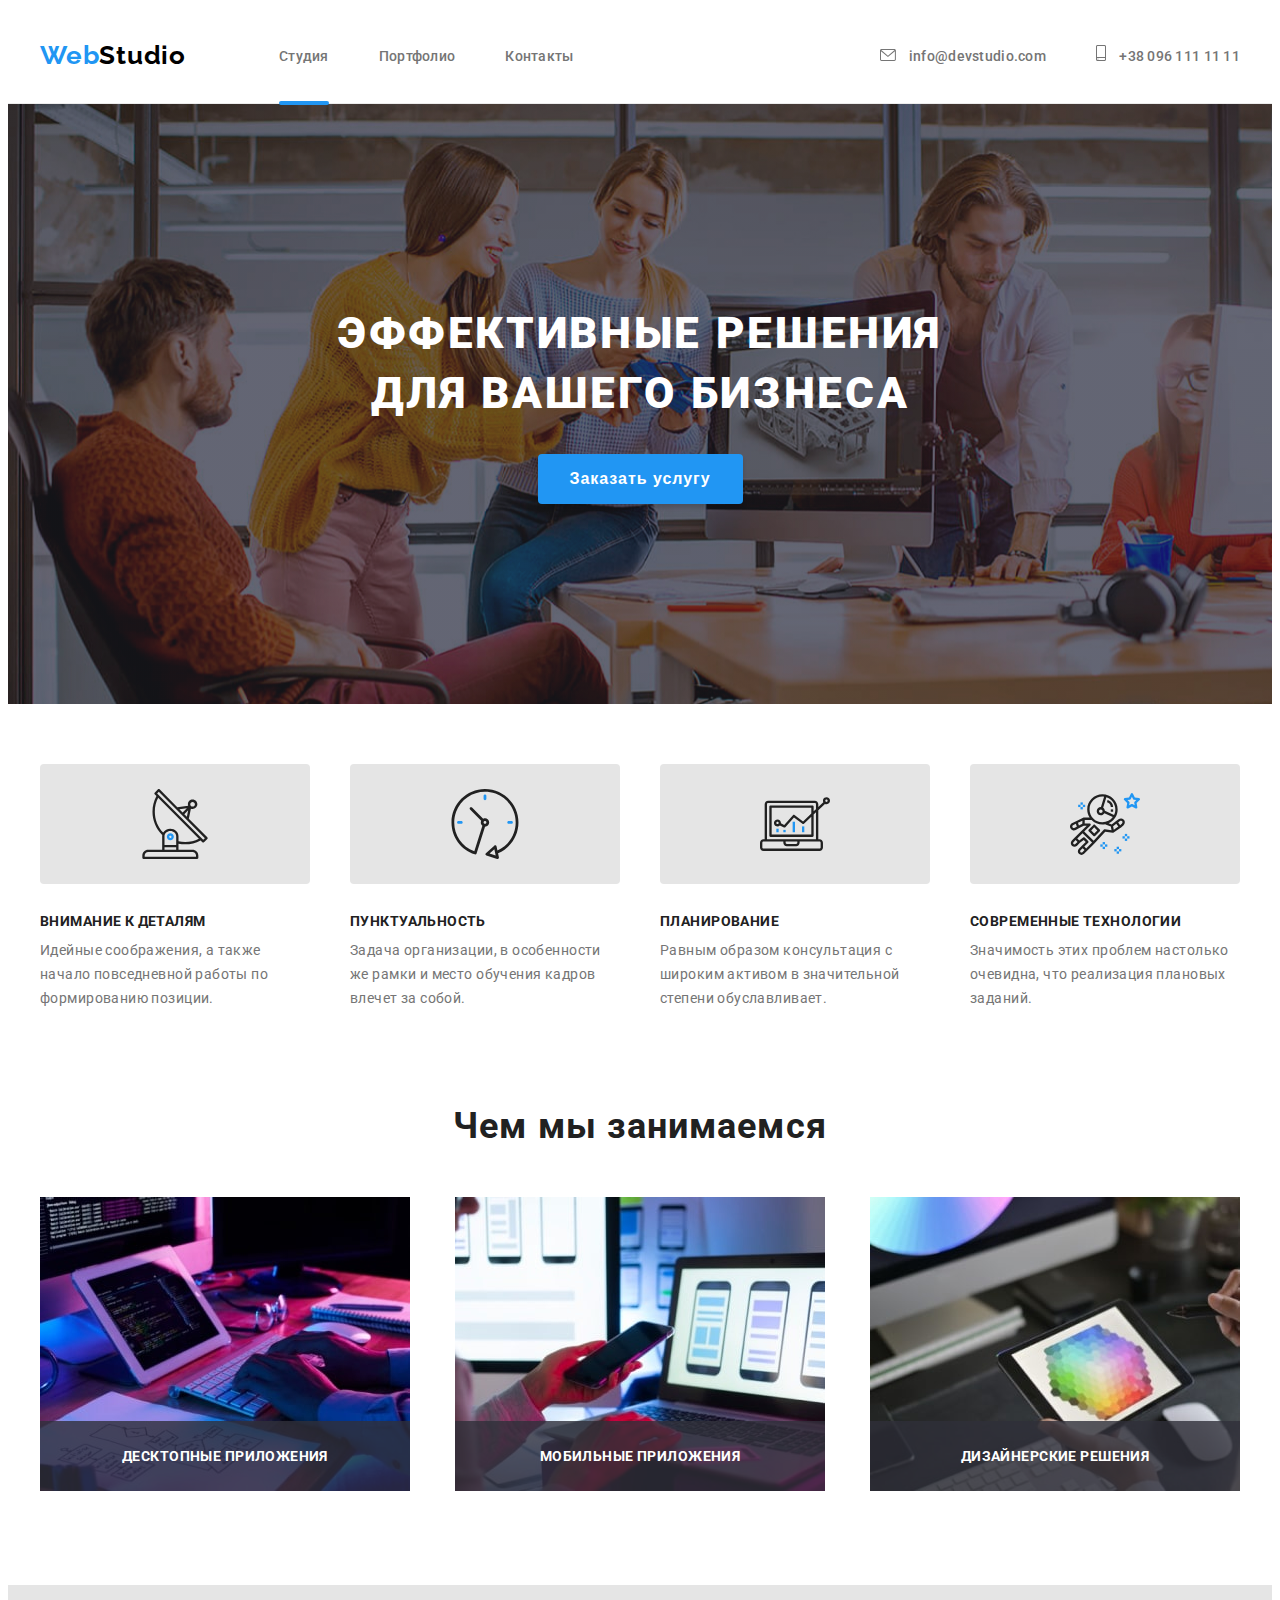
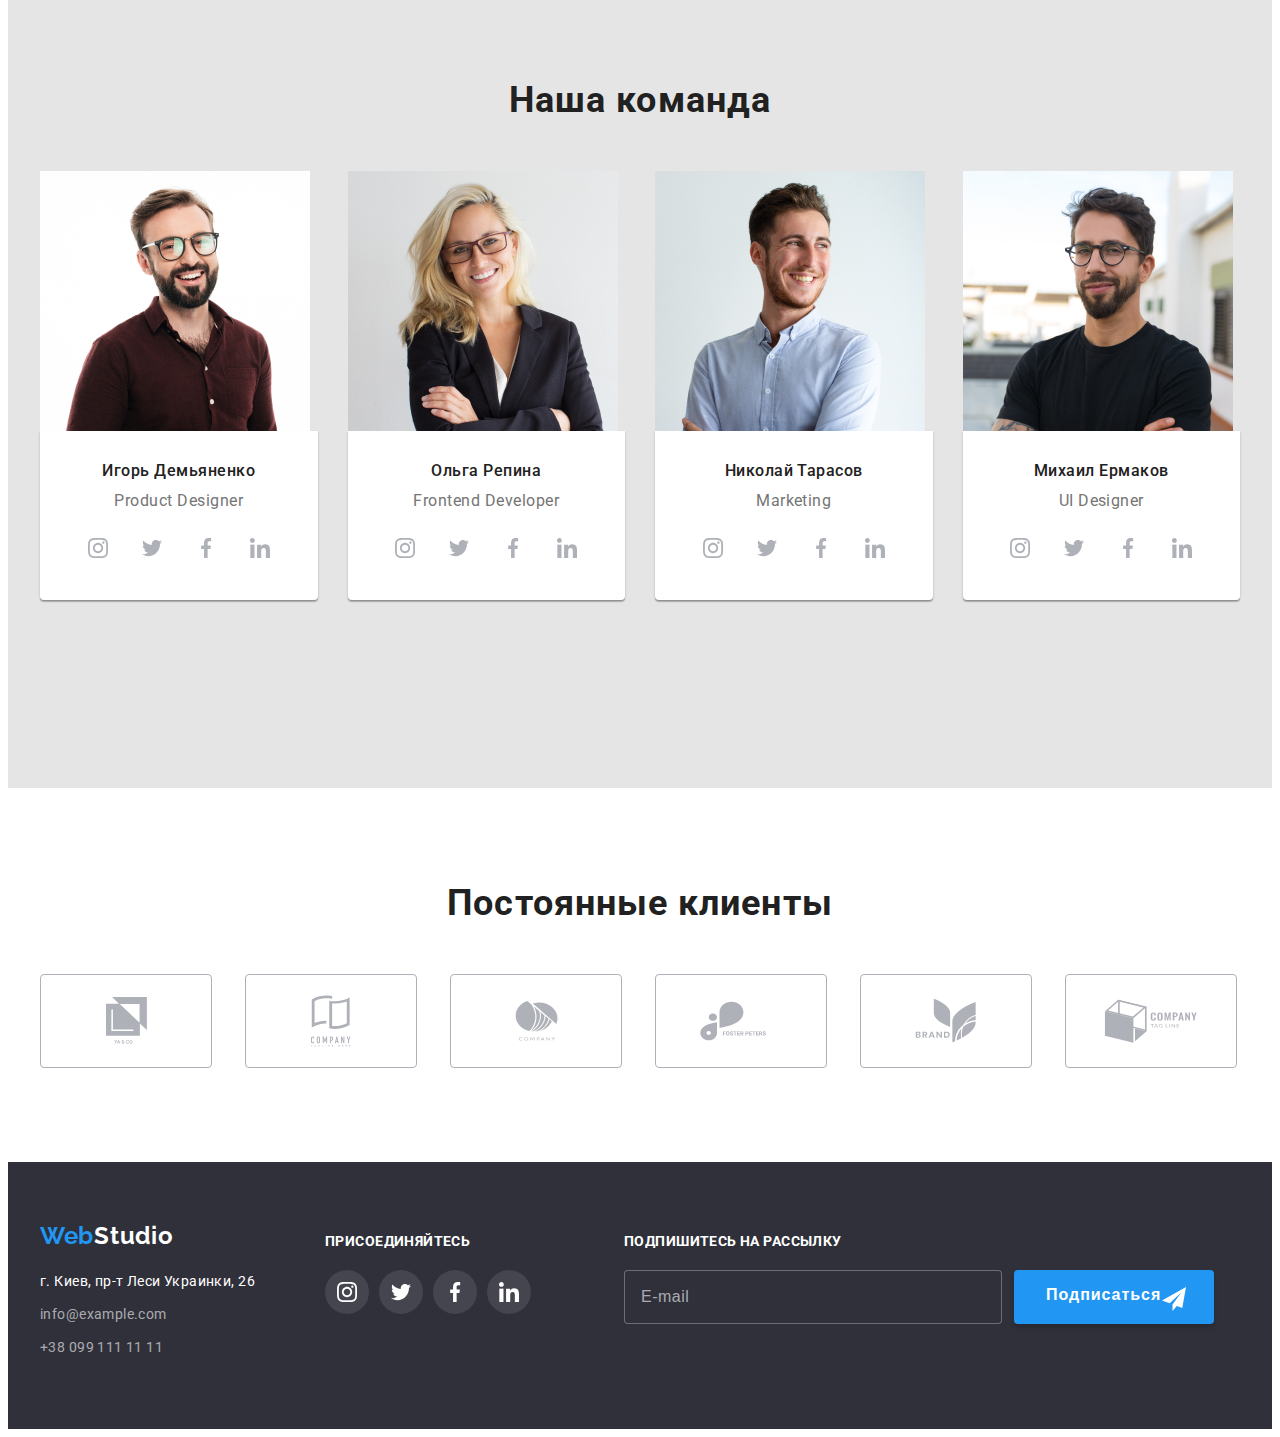
==== index.html @ feaec82f "Домашняя работа 8" ====
<!DOCTYPE html>
<html lang="ru">
<head>
  <meta charset="UTF-8">
  <meta http-equiv="X-UA-Compatible" content="IE=edge">
  <meta name="viewport" content="width=device-width, initial-scale=1.0">
  <title>WebStudio</title>
  <link rel="preconnect" href="https://fonts.gstatic.com">
  <link href="https://fonts.googleapis.com/css2?family=Raleway:wght@700&family=Roboto:wght@400;500;700;900&display=swap"
    rel="stylesheet">
  <link rel="stylesheet" href="https://cdnjs.cloudflare.com/ajax/libs/modern-normalize/1.0.0/modern-normalize.min.css"
      integrity="sha512-ISS7cAi1PEhQ8jnbJpJZMd29NlhNj4AWYyLOSp2CE/CsHxTCu+r+t0D2yoJudVrd0/8fTVPUVDzY5Tvli75u/g=="crossorigin="anonymous" />
  <!-- <link rel="stylesheet" href="./css/style.css"> -->
  <link rel="stylesheet" href="./css/main.min.css">
</head>

<body>
  
  <header class="header">
    <div class="container header__container">
        <nav class="header__nav">
          <a class="logo header__logo link" href=""><span class="logo__web">Web</span>Studio</a>
          <ul class="menu list">
             <li class="menu__item">
               <a class="menu__link menu-link-studio link" href="">Студия</a>
             </li>
              <li class="menu__item">
              <a class="menu__link link" href="./portfolio.html">Портфолио</a>
              </li>
              <li class="menu__item">
                <a class="menu__link link" href="">Контакты</a>
              </li>
          </ul>
       </nav>

         <button type="button" class="header__mobile-menu-btn" data-menu-button>
          <svg class="header__mobile-menu-icon">
            <use href="./imges/icons/sprite.svg#mobile-icon"></use>
          </svg> 
         </button>

         
           <ul class="menu menu__contact list">
             <li class="menu__contact-item menu__contact-item-email">
               <a class="menu__link-contact link" href="mailto:info@devstudio.com">
                <svg class="menu__item-icon menu__item-email-icon">
                  <use href="./imges/icons/sprite.svg#icon-envelope"></use>
                </svg> 
                info@devstudio.com</a>
             </li>
              <li class="menu__contact-item">
                <a class="menu__link-contact link" href="tel:+380961111111">
                  <svg class="menu__item-icon menu__item-tel-icon">
                    <use href="./imges/icons/sprite.svg#icon-smartphone"></use>
                  </svg>
                  +38 096 111 11 11</a>
             </li>
           </ul>
    </div> 

    <div class="mobile-menu" data-menu>
      <div class="container mobile-menu__container">

        <button type="button" class="mobile-menu__close-btn" data-menu-close>
          <svg class="mobile-menu__close-btn-icon">
            <use href="./imges/icons/sprite.svg#icon-close"></use>
          </svg>
        </button>

        <ul class="mobile-menu__nav list">
          <li class="mobile-menu__item">
            <a class="mobile-menu__link link" href="#">Студия</a>
          </li>
           <li class="mobile-menu__item">
           <a class="mobile-menu__link link" href="./portfolio.html">Портфолио</a>
           </li>
           <li class="mobile-menu__item">
             <a class="mobile-menu__link link" href="#">Контакты</a>
           </li>
        </ul>

        <ul class="mobile-menu__contact list">
          <li class="mobile-menu__contact-item">
            <a class="mobile-menu__contact-email-link link" href="mailto:info@devstudio.com">
            info@devstudio.com</a>
          </li>
           <li class="mobile-menu__contact-item">
             <a class="mobile-menu__contact-tel-link link" href="tel:+380961111111">
               +38 096 111 11 11</a>
          </li>
        </ul>

        <ul class="mobile-menu__social list">
          <li class="mobile-menu__social-item">
            <a class="mobile-menu__social-link link" href="#">Instagram</a>
          </li>
           <li class="mobile-menu__social-item">
           <a class="mobile-menu__social-link mobile-menu__social-link-twitter link" href="№">Twitter</a>
           </li>
           <li class="mobile-menu__social-item">
             <a class="mobile-menu__social-link mobile-menu__social-link-facebook link" href="#">Facebook</a>
           </li>
           <li class="mobile-menu__social-item">
            <a class="mobile-menu__social-link mobile-menu__social-link-linkedin link" href="#">LinkedIn</a>
          </li>
        </ul>

      </div>
    </div>

  </header>
  
  <!--HERO-->
  <main>
    <section class="hero">
      <h1 class="main-title">Эффективные решения <br> для вашего бизнеса</h1>
      <button class="modal-btn modal-btn__hero" type="button" data-modal-open>Заказать услугу</button>
    </section>

    <!-- ABOUT-->
    <section class="about">
      <div class="container container-about">
      <h2 class="visually-hidden">Наши качества</h2>
      <ul class="about-skills list">
        
        <li class="about-item">
        <div class="about-skills-content">
          <div class="container-icon">
          <svg class="about-icon" width="70" height="70">
            <use href="./imges/icons/sprite.svg#icon-antenna1"></use>
          </svg>
          </div>
         <h3 class="about-title">Внимание к деталям</h3>
         <p class="description">Идейные соображения, а также начало повседневной работы по формированию позиции.</p>
        </div> 
        </li>
        <li class="about-item">
          <div class="about-skills-content">
            <div class="container-icon">
            <svg class="about-icon" width="70" height="70">
              <use href="./imges/icons/sprite.svg#icon-clock1"></use>
            </svg>
          </div>
          <h3 class="about-title">Пунктуальность</h3>
          <p class="description">Задача организации, в особенности же рамки и место обучения кадров влечет за собой.</p>
        </div>
        </li>
        <li class="about-item">
          <div class="about-skills-content">
            <div class="container-icon">
            <svg class="about-icon" width="70" height="70">
              <use href="./imges/icons/sprite.svg#icon-diagram1"></use>
            </svg>
          </div>
          <h3 class="about-title">Планирование</h3>
          <p class="description">Равным образом консультация с широким активом в значительной степени обуславливает.</p>
        </div>
        </li>
        <li class="about-item">
          <div class="about-skills-content">
            <div class="container-icon">
            <svg class="about-icon" width="70" height="70">
              <use href="./imges/icons/sprite.svg#icon-astronaut1"></use>
            </svg>
          </div>
           <h3 class="about-title">Современные технологии</h3> 
           <p class="description">Значимость этих проблем настолько очевидна, что реализация плановых заданий.</p>
          </div>       
        </li>
      </ul>
      </div>
    </section>

    <!--PHOTOS-->
    <section class="photos">
      <div class="container container-photos">
      <h2 class="title">Чем мы занимаемся</h2>
      <ul class="photos-list list">
        <li class="photo-item">
          <div class="photo-list-wrapper">
            <picture>
              <source srcset="./imges/work/box1.jpg 1x, ./imges/work/box1@2.jpg 2x" media="(min-width: 1200px)">
              <img class="photo-list-img" src="#" alt="пишим код программы">
            </picture>
          <p class="photo-list-text">Десктопные приложения</p>
          </div>
        </li>
        <li class="photo-item">
          <div class="photo-list-wrapper">
            <picture>
              <source srcset="./imges/work/box2.jpg 1x, ./imges/work/box2@2.jpg 2x" media="(min-width: 1200px)">
              <img class="photo-list-img" src="#" alt="выбераем дизайн">
            </picture>
          <p class="photo-list-text">Мобильные приложения</p>
        </div>
        </li>
        <li class="photo-item">
          <div class="photo-list-wrapper">
            <picture>
              <source srcset="./imges/work/box3.jpg 1x, ./imges/work/box3@2.jpg 2x" media="(min-width: 1200px)">
              <img class="photo-list-img" src="#" alt="выберает цвет">
            </picture>
          <p class="photo-list-text">Дизайнерские решения</p>
        </div>
        </li>
      </ul>
      </div>
    </section>

    <!--TEAM-->
   <section class="team">
      <div class="container section">
      <h2 class="title">Наша команда</h2>
      <ul class="team-list list">
        <li class="team-item">
          <picture>
            <source srcset="./imges/team/igor-desktop.jpg 1x, ./imges/team/igor-desktop@2.jpg 2x" media="(min-width: 1200px)">
            
            <source srcset="./imges/team/igor-tablet.jpg 1x, ./imges/team/igor-tablet@2.jpg 2x" media="(min-width: 768px)">

            <source srcset="./imges/team/igor-mobile.jpg 1x, ./imges/team/igor-mobile@2.jpg 2x" media="(max-width: 767px)">

            <img class="team-list-img" src="./imges/team/igor-desktop.jpg" alt="Игорь Демьяненко">
          </picture>
          <div class="team-list-content">
          <h3 class="team-title">Игорь Демьяненко</h3>
          <p class="description description-team" lang="en">Product Designer</p>
          <ul class="social-list list">
            <li class="social-list-item">
              <a class="social-list-link link" href="">
                <svg class="social-list-icon" width="20" height="20">
                  <use href="./imges/icons/sprite.svg#icon-instagram1"></use>
                </svg>
              </a>
            </li>
            <li class="social-list-item">
              <a class="social-list-link link" href="">
                <svg class="social-list-icon" width="20" height="20">
                  <use href="./imges/icons/sprite.svg#icon-twitter1"></use>
                </svg>
              </a>
            </li>
            <li class="social-list-item">
              <a class="social-list-link link" href="">
                <svg class="social-list-icon" width="20" height="20">
                  <use href="./imges/icons/sprite.svg#icon-facebook1"></use>
                </svg>
              </a>
            </li>
            <li class="social-list-item">
              <a class="social-list-link link" href="">
                <svg class="social-list-icon" width="20" height="20">
                  <use href="./imges/icons/sprite.svg#icon-linkedin1"></use>
                </svg>
              </a>
            </li>
          </ul>
          </div>
        </li>
        <li class="team-item">
          <picture>
            <source srcset="./imges/team/olga-desktop.jpg 1x, ./imges/team/olga-desktop@2.jpg 2x" media="(min-width: 1200px)">
            
            <source srcset="./imges/team/olga-tablet.jpg 1x, ./imges/team/olga-tablet@2.jpg 2x" media="(min-width: 768px)">

            <source srcset="./imges/team/olga-mobile.jpg 1x, ./imges/team/olga-mobile@2.jpg 2x" media="(max-width: 767px)">

            <img class="team-list-img" src="./imges/team/olga-desktop.jpg" alt="Ольга Репина">
          </picture>
          <div class="team-list-content">
          <h3 class="team-title">Ольга Репина</h3>
          <p class="description description-team" lang="en">Frontend Developer</p>
          <ul class="social-list list">
            <li class="social-list-item">
              <a class="social-list-link link" href="">
                <svg class="social-list-icon" width="20" height="20">
                  <use href="./imges/icons/sprite.svg#icon-instagram1"></use>
                </svg>
              </a>
            </li>
            <li class="social-list-item">
              <a class="social-list-link link" href="">
                <svg class="social-list-icon" width="20" height="20">
                  <use href="./imges/icons/sprite.svg#icon-twitter1"></use>
                </svg>
              </a>
            </li>
            <li class="social-list-item">
              <a class="social-list-link link" href="">
                <svg class="social-list-icon" width="20" height="20">
                  <use href="./imges/icons/sprite.svg#icon-facebook1"></use>
                </svg>
              </a>
            </li>
            <li class="social-list-item">
              <a class="social-list-link link" href="">
                <svg class="social-list-icon" width="20" height="20">
                  <use href="./imges/icons/sprite.svg#icon-linkedin1"></use>
                </svg>
              </a>
            </li>
          </ul>
        </div>
        </li>
        <li class="team-item">
          <picture>
            <source srcset="./imges/team/kolya-desktop.jpg 1x, ./imges/team/kolya-desktop@2.jpg 2x" media="(min-width: 1200px)">
            
            <source srcset="./imges/team/kolya-tablet.jpg 1x, ./imges/team/kolya-tablet@2.jpg 2x" media="(min-width: 768px)">

            <source srcset="./imges/team/kolya-mobile.jpg 1x, ./imges/team/kolya-mobile@2.jpg 2x" media="(max-width: 767px)">

            <img class="team-list-img" src="./imges/team/kolya-desktop.jpg" alt="Николай Тарасов">
          </picture>
          <div class="team-list-content">
          <h3 class="team-title">Николай Тарасов</h3>
          <p class="description description-team" lang="en">Marketing</p>
          <ul class="social-list list">
            <li class="social-list-item">
              <a class="social-list-link link" href="">
                <svg class="social-list-icon" width="20" height="20">
                  <use href="./imges/icons/sprite.svg#icon-instagram1"></use>
                </svg>
              </a>
            </li>
            <li class="social-list-item">
              <a class="social-list-link link" href="">
                <svg class="social-list-icon" width="20" height="20">
                  <use href="./imges/icons/sprite.svg#icon-twitter1"></use>
                </svg>
              </a>
            </li>
            <li class="social-list-item">
              <a class="social-list-link link" href="">
                <svg class="social-list-icon" width="20" height="20">
                  <use href="./imges/icons/sprite.svg#icon-facebook1"></use>
                </svg>
              </a>
            </li>
            <li class="social-list-item">
              <a class="social-list-link link" href="">
                <svg class="social-list-icon" width="20" height="20">
                  <use href="./imges/icons/sprite.svg#icon-linkedin1"></use>
                </svg>
              </a>
            </li>
          </ul>
        </div>
        </li>
        <li class="team-item">
          <picture>
            <source srcset="./imges/team/misha-desktop.jpg 1x, ./imges/team/misha-desktop@2.jpg 2x" media="(min-width: 1200px)">
            
            <source srcset="./imges/team/misha-tablet.jpg 1x, ./imges/team/misha-tablet@2.jpg 2x" media="(min-width: 768px)">

            <source srcset="./imges/team/misha-mobile.jpg 1x, ./imges/team/misha-mobile@2.jpg 2x" media="(max-width: 767px)">

            <img class="team-list-img" src="./imges/team/misha-desktop.jpg" alt="Михаил Ермаков">
          </picture>
          <div class="team-list-content">
          <h3 class="team-title">Михаил Ермаков</h3>
          <p class="description description-team" lang="en">UI Designer</p>
          <ul class="social-list list">
            <li class="social-list-item">
              <a class="social-list-link link" href="">
                <svg class="social-list-icon" width="20" height="20">
                  <use href="./imges/icons/sprite.svg#icon-instagram1"></use>
                </svg>
              </a>
            </li>
            <li class="social-list-item">
              <a class="social-list-link link" href="">
                <svg class="social-list-icon" width="20" height="20">
                  <use href="./imges/icons/sprite.svg#icon-twitter1"></use>
                </svg>
              </a>
            </li>
            <li class="social-list-item">
              <a class="social-list-link link" href="">
                <svg class="social-list-icon" width="20" height="20">
                  <use href="./imges/icons/sprite.svg#icon-facebook1"></use>
                </svg>
              </a>
            </li>
            <li class="social-list-item">
              <a class="social-list-link link" href="">
                <svg class="social-list-icon" width="20" height="20">
                  <use href="./imges/icons/sprite.svg#icon-linkedin1"></use>
                </svg>
              </a>
            </li>
          </ul>
        </div>
        </li>
      </ul>
      </div>
    </section>

    <!--CLIENTS-->
    <section class="clients">
      <div class="container container-clients">
        <h2 class="title">Постоянные клиенты</h2>
      <ul class="clients-list list">
          <li class="clients-item">
            <a class="clients-list-link link" href="">
              <svg class="clients-list-icon" width="41" height="47">
                <use href="./imges/icons/sprite.svg#icon-logo1"></use>
                </svg>
            </a>
          </li>
          <li class="clients-item">
            <a class="clients-list-link link" href="">
              <svg class="clients-list-icon" width="40" height="52">
                <use href="./imges/icons/sprite.svg#icon-logo2"></use>
                </svg>
            </a>
          </li>
          <li class="clients-item">
            <a class="clients-list-link link" href="">
              <svg class="clients-list-icon" width="43" height="41">
                <use href="./imges/icons/sprite.svg#icon-logo3"></use>
                </svg>
            </a>
          </li>
          <li class="clients-item">
            <a class="clients-list-link link" href="">
              <svg class="clients-list-icon" width="84" height="40">
                <use href="./imges/icons/sprite.svg#icon-logo4"></use>
                </svg>
            </a>
          </li>
          <li class="clients-item">
            <a class="clients-list-link link" href="">
              <svg class="clients-list-icon" width="62" height="45">
                <use href="./imges/icons/sprite.svg#icon-logo5"></use>
                </svg>
            </a>
          </li>
          <li class="clients-item">
            <a class="clients-list-link link" href="">
              <svg class="clients-list-icon" width="94" height="44">
                <use href="./imges/icons/sprite.svg#icon-logo6"></use>
                </svg>
            </a>
          </li>
        </ul>
        </div>
      </section>
  </main>

  <footer class="footer-contacts">
    <div class="container container-footer"> 
      <div class="container__tablet">
     <div class="container-footer-contacts">
    <a class="logo logo__footer link" href=""><span class="logo__web">Web</span>Studio</a> 
    <address class="adress-contacts">
      <ul class="contacts list">
        <li class="contact-item">
          <a class="contact-link-address link" href="https://goo.gl/maps/HKq9MVDCmfNEGb9v8" target="_blank">г. Киев, пр-т Леси Украинки, 26</a>
        </li>
        <li class="contact-item">
          <a class="contact-link-email link" href="mailto:info@example.com">info@example.com</a>
        </li>
        <li class="contact-item">
          <a class="contact-link-tel link" href="tel:+380991111111">+38 099 111 11 11</a>
        </li>
      </ul>
    </address> 
    </div>

    <div class="container-social-list">
      <h3 class="title-footer">Присоединяйтесь</h3>
      <ul class="footer-social-list list">
        <li class="footer-social-list-item">
          <a class="footer-social-list-link link" href="">
            <svg class="footer-social-list-icon" width="20" height="20">
              <use href="./imges/icons/sprite.svg#icon-instagram1"></use>
            </svg>
          </a>
        </li>
        <li class="footer-social-list-item">
          <a class="footer-social-list-link link" href="">
            <svg class="footer-social-list-icon" width="20" height="20">
              <use href="./imges/icons/sprite.svg#icon-twitter1"></use>
            </svg>
          </a>
        </li>
        <li class="footer-social-list-item">
          <a class="footer-social-list-link link" href="">
            <svg class="footer-social-list-icon" width="20" height="20">
              <use href="./imges/icons/sprite.svg#icon-facebook1"></use>
            </svg>
          </a>
        </li>
        <li class="footer-social-list-item">
          <a class="footer-social-list-link link" href="">
            <svg class="footer-social-list-icon" width="20" height="20">
              <use href="./imges/icons/sprite.svg#icon-linkedin1"></use>
            </svg>
          </a>
        </li>
      </ul>
    </div>
    </div>

    <div class="footer-form-container">
      <h3 class="title-footer">Подпишитесь на рассылку</h3>
      <form action="#" class="footer-form">
      <div>
      <label class="footer-form-field">
          <input type="email" name="email" class="footer-form-input" placeholder="E-mail">
      </label>
      </div>
      <button type="submit" class="modal-btn footer-form-btn">Подписаться
        <svg class="footer-form-icon" width="24" height="24">
          <use href="./imges/icons/sprite.svg#icon-iconsend"></use>
        </svg>
      </button>
        </form>
    </div>
    
  </div>
  </footer>

  <div class="backdrop is-hidden" data-modal>
    <div class="modal">
      <button type="button" class="modal-close-btn" data-modal-close>
        <svg class="modal-close-btn-icon" width="18" height="18">
          <use href="./imges/icons/sprite.svg#icon-close"></use>
        </svg>
      </button>

      <form action="#" class="modal-form">
        <p class="modal-form-head">Оставьте свои данные, мы вам перезвоним</p>
        
       <label class="modal-form-field">
          Имя
          <span class="modal-form-input-wrapper">
            <input type="text" name="user-name" class="modal-form-input" minlength="2" required>
          <svg class="modal-form-icon" width="18" height="18">
            <use href="./imges/icons/sprite.svg#icon-name"></use>
          </svg>
          </span>
        </label>
        <label class="modal-form-field">
          Телефон
          <span class="modal-form-input-wrapper">
          <input type="tel" name="user-phone" class="modal-form-input" required title="+38 093 111-11-11">
          <svg class="modal-form-icon" width="18" height="18">
            <use href="./imges/icons/sprite.svg#icon-phone"></use>
          </svg>
        </span>
        </label>
        <label class="modal-form-field">
          Почта
          <span class="modal-form-input-wrapper">
            <input type="email" name="user-email" class="modal-form-input">
            <svg class="modal-form-icon" width="18" height="18">
              <use href="./imges/icons/sprite.svg#icon-email"></use>
            </svg>
        </span>
        </label>
        <label class="modal-form-field">
          Комментарий
          <textarea name="user-message" class="modal-form-message" placeholder="Введите текст"></textarea>
        </label>

        <input type="checkbox" name="user-policy" class="modal-form-checkbox visually-hidden" id="checkbox-policy" required>
        <label for="checkbox-policy" class="modal-form-checkbox-policy">Соглашаюсь с рассылкой и принимаю <a href="" class="modal-form-policy-link">Условия договора</a>
        </label>

        <button type="submit" class="modal-btn modal-form-btn">Отправить</button>
        </form>
    </div>
  </div>

  <script src="./js/menu.js"></script>
  <script src="./js/modal.js"></script>
</body>
</html>
---- css/style.css ----
/* ========== COMPONENTS ========== */

/* ========== hidden title ============== */

/* ========== END COMPONENTS ========== */

/* ========== HEADER ========== */

/* ========== END HEADER ========== */

/* ========== HERO ========== */

/* ========== END HERO ========== */

/* ========== portfolio ========== */

/* ========== END portfolio ========== */

/* ========== ABOUT ========== */

/* ========== END ABOUT ========== */

/* ========== TEAM ========== */

/* ========== END TEAM ========== */

/* ========== CLIENTS ========== */

/* ========== END CLIENTS ========== */

/* ========== FOOTER ========== */

/* ========== END FOOTER  ========== */

/* ========== MODAL WINDOW ========== */

/* ========== END MODAL WINDOW ========== */
---- css/main.min.css ----
:root{--main-font: "Roboto", sans-serif;--secondary-font: "Raleway", sans-serif;--accent-color: #2196f3;--main-text-color: #212121;--text-color: #757575}.visually-hidden{position:absolute;width:1px;height:1px;margin:-1px;border:0;padding:0;white-space:nowrap;clip-path:inset(100%);clip:rect(0, 0, 0, 0);overflow:hidden}h1,h2,h3,h4,h5,h6,p{margin-top:0;margin-bottom:0}ul,ol{margin-top:0;margin-bottom:0;padding-left:0}img{display:block}.list{list-style:none}.link{text-decoration:none}body{font-family:var(--main-font);background:#ffffff;color:var(--main-text-color)}.container{padding-left:15px;padding-right:15px}@media screen and (min-width: 480px){.container{width:480px;margin:0 auto}}@media screen and (min-width: 768px){.container{width:768px}}@media screen and (min-width: 1200px){.container{width:1200px}}.logo{font-family:var(--secondary-font);font-weight:700;font-size:24px;line-height:1.17;letter-spacing:0.03em;color:#000000}.logo__web{color:var(--accent-color)}@media screen and (min-width: 1200px){.logo{font-size:26px;line-height:1.19}}.description{font-size:14px;line-height:1.71;letter-spacing:0.03em;color:var(--text-color)}@media screen and (max-width: 1199px){.title{font-size:28px;line-height:1.18;letter-spacing:0.03em;text-align:center;margin-bottom:30px}}@media screen and (min-width: 1200px){.title{font-size:36px;line-height:1.17;letter-spacing:0.03em;text-align:center;margin-bottom:50px}}.backdrop{position:fixed;top:0;left:0;width:100vw;height:100vh;background-color:rgba(0,0,0,0.2);z-index:100;transition:opacity 250ms linear, ovisibility 250ms linear}.is-hidden{opacity:0;visibility:hidden;pointer-events:none;transition:250ms linear}.modal-btn{font-weight:700;font-size:16px;line-height:1.87;letter-spacing:0.06em;color:#ffffff;background:var(--accent-color);box-shadow:0px 4px 4px rgba(0,0,0,0.15);border-radius:4px;border:none;cursor:pointer;padding:10px 32px;transition:background-color 250ms cubic-bezier(0.4, 0, 0.2, 1)}.modal-btn:hover,.modal-btn:focus{background-color:#188ce8}.modal-btn__hero{margin-top:30px}.modal{position:absolute;top:50%;left:50%;transform:translate(-50%, -50%);width:450px;height:609px;padding:40px;background-color:#fff;border-radius:4px;box-shadow:0px 1px 3px rgba(0,0,0,0.12),0px 1px 1px rgba(0,0,0,0.14),0px 2px 1px rgba(0,0,0,0.2);transition:opacity 2500ms linear, ovisibility 2500ms linear}.modal-close-btn{position:absolute;top:8px;right:8px;width:30px;height:30px;background-color:transparent;border-radius:50%;border:1px solid rgba(0,0,0,0.1);padding:0;cursor:pointer;display:flex;justify-content:center;align-items:center}.modal-close-btn-icon:hover,.modal-close-btn-icon:focus{fill:var(--accent-color)}.modal-close-btn-icon{transition:fill 250ms cubic-bezier(0.4, 0, 0.2, 1)}.modal-close-btn-icon:hover,.modal-close-btn-icon:focus{fill:var(--accent-color)}@media screen and (min-width: 1200px){.modal{width:528px;height:580px}}.modal-form-head{font-family:var(--main-font);font-weight:700;font-size:20px;line-height:1.5;letter-spacing:0.03em;text-align:center;color:var(--main-text-color);margin-bottom:12px}.modal-form{display:flex;flex-direction:column}.modal-form-input{width:100%;height:40px;font-size:14px;color:var(--main-text-color);border:1px solid rgba(33,33,33,0.2);box-sizing:border-box;border-radius:4px;padding-left:42px;margin-top:4px}.modal-form-input:focus{border-color:var(--accent-color);outline:none;transition:border-color 250ms cubic-bezier(0.4, 0, 0.2, 1)}.modal-form-icon{position:absolute;top:50%;left:15px;transform:translateY(-50%);display:block;fill:#212121}.modal-form-input:focus+.modal-form-icon{fill:var(--accent-color);transition:fill 250ms cubic-bezier(0.4, 0, 0.2, 1)}.modal-form-field{font-size:12px;line-height:1.16;letter-spacing:0.01em;color:var(--text-color)}.modal-form-input-wrapper{position:relative;display:block}.modal-form-field{margin-bottom:10px}.modal-form-message{width:100%;height:120px;font-size:14px;color:var(--main-text-color);border:1px solid rgba(33,33,33,0.2);border-radius:4px;resize:none;padding:12px 16px;margin-top:4px}.modal-form-message::placeholder{font-size:14px;line-height:1.14;letter-spacing:0.01em;color:rgba(117,117,117,0.5)}.modal-form-message:focus{border-color:var(--accent-color);outline:none;transition:border-color 250ms cubic-bezier(0.4, 0, 0.2, 1)}.modal-form-checkbox-policy{font-size:12px;line-height:1.17;letter-spacing:0.03em;color:var(--text-color)}.modal-form-checkbox-policy::before{display:inline-block;vertical-align:middle;content:"";width:16px;height:15px;border:2px solid #212121;border-radius:2px;cursor:pointer;margin-right:8px}.modal-form-checkbox:checked+.modal-form-checkbox-policy::before{background-image:url(../imges/icons/iconcheck.svg);border-color:var(--accent-color);background-color:var(--accent-color);background-size:contain;background-repeat:no-repeat}.modal-form-policy-link{color:var(--accent-color)}.modal-form-btn{align-self:center;min-width:200px;margin-top:30px}@media screen and (min-width: 1200px){.modal-form-head{font-size:20px;line-height:1.15}.modal-form-checkbox-policy{font-size:14px;line-height:1.7}}@media screen and (max-width: 767px){.mobile-menu{position:fixed;top:0;left:0;width:100vw;height:100vh;background-color:#ffffff;overflow:auto;z-index:3;opacity:0;visibility:hidden;pointer-events:none}.mobile-menu__container{position:relative;padding-left:25px;padding-top:48px;padding-bottom:48px}.mobile-menu__close-btn{position:absolute;top:10px;right:0;background-color:transparent;border:none;padding:0;cursor:pointer}.mobile-menu__close-btn-icon{width:40px;height:40px}.mobile-menu.is-open{opacity:1;visibility:visible;pointer-events:auto}.mobile-menu__close-btn-icon:hover,.mobile-menu__close-btn-icon:focus{fill:var(--accent-color)}.mobile-menu__close-btn-icon{transition:fill 250ms cubic-bezier(0.4, 0, 0.2, 1)}.mobile-menu__close-btn-icon:hover,.mobile-menu__close-btn-icon:focus{fill:var(--accent-color)}.mobile-menu__link{font-weight:500;font-size:40px;line-height:1.17;letter-spacing:0.02em;color:var(--main-text-color);transition:color 250ms cubic-bezier(0.4, 0, 0.2, 1)}.mobile-menu__link:hover,.mobile-menu__link:focus{color:var(--accent-color)}.mobile-menu__item:not(:last-child){padding-bottom:32px}.mobile-menu__nav{padding-bottom:302px}.mobile-menu__contact-email-link{font-weight:500;font-size:34px;line-height:1.18;letter-spacing:0.02em;color:var(--accent-color)}.mobile-menu__contact-tel-link{font-weight:500;font-size:24px;line-height:1.17;letter-spacing:0.02em;color:var(--text-color)}.mobile-menu__contact-item:not(:last-child){padding-bottom:32px}.mobile-menu__contact{padding-bottom:64px}.mobile-menu__social{display:flex;justify-content:flex-start;align-items:center}.mobile-menu__social-link{font-weight:500;font-size:18px;line-height:1.22;letter-spacing:0.02em;color:var(--accent-color)}.mobile-menu__social-link-twitter::before,.mobile-menu__social-link-facebook::before,.mobile-menu__social-link-linkedin::before{content:"";width:22px;border:1px solid rgba(33,33,33,0.2);margin-right:10px;margin-left:10px}}@media screen and (min-width: 768px){.mobile-menu{display:none}}@media screen and (max-width: 767px){.menu{display:none}.header{padding-top:16px;padding-bottom:16px;border-bottom:1px solid #ECECEC}.header__container{display:flex;justify-content:space-between;align-items:center}.header__mobile-menu-btn{background-color:transparent;border:none;padding:0;cursor:pointer}.header__mobile-menu-icon{width:40px;height:40px}}.header__mobile-menu-icon:hover,.header__mobile-menu-icon:focus{fill:var(--accent-color)}.header__mobile-menu-icon{transition:fill 250ms cubic-bezier(0.4, 0, 0.2, 1)}.header__mobile-menu-icon:hover,.header__mobile-menu-icon:focus{fill:var(--accent-color)}@media screen and (min-width: 768px){.header__mobile-menu-btn{display:none}.header{padding-top:21px;padding-bottom:21px;border-bottom:1px solid #ECECEC}.header__container{display:flex;align-items:center;justify-content:space-between}.header__nav{display:flex;align-items:center}.menu{display:flex;align-items:center}.menu__contact{display:block;padding-left:82px}.header__logo{margin-right:88px}.menu__item:not(:last-child){margin-right:50px}.menu__contact-item-email{margin-bottom:10px}.menu__link{font-weight:500;font-size:14px;line-height:1.14;letter-spacing:0.02em;color:var(--text-color);transition:color 250ms cubic-bezier(0.4, 0, 0.2, 1)}.menu__link:hover,.menu__link:focus{color:var(--accent-color)}.menu__item{position:relative;display:inline-block}.menu-link-studio::after,.menu-link-portfolio::after{position:absolute;content:"";left:0;bottom:-37px;height:4px;width:100%;border-radius:2px;background-color:var(--accent-color)}.menu__link-contact{font-weight:500;font-size:12px;line-height:1.14;letter-spacing:0.02em;color:var(--text-color)}.menu__item-icon{margin-right:8px}.menu__item-email-icon{width:14px;height:10px}.menu__item-tel-icon{width:10px;height:14px}}@media screen and (min-width: 1200px){.header{padding-top:32px;padding-bottom:32px;border-bottom:1px solid #ECECEC}.header-container{display:flex;align-items:center;justify-content:space-between}.navigation{display:flex;align-items:center}.menu{display:flex;align-items:center}.header__logo{margin-right:93px}.menu-item:not(:last-child){margin-right:50px}.menu__contact{padding-left:0}.menu__contact-item{margin-bottom:0}.menu__contact-item:not(:last-child){margin-right:50px}.menu-link{font-weight:500;font-size:14px;line-height:1.14;letter-spacing:0.02em;color:var(--main-text-color);transition:color 250ms cubic-bezier(0.4, 0, 0.2, 1)}.menu-link:hover,.menu-link:focus{color:var(--accent-color)}.menu-item{position:relative;display:inline-block}.menu-link-studio::after,.menu-link-portfolio::after{position:absolute;content:"";left:0;bottom:-40px;height:4px;width:100%;border-radius:2px;background-color:var(--accent-color)}.menu__link-contact{font-weight:500;font-size:14px;line-height:1.14;letter-spacing:0.02em;color:var(--text-color);transition:color 250ms cubic-bezier(0.4, 0, 0.2, 1)}.menu__link-contact:hover,.menu__link-contact:focus{color:var(--accent-color)}.menu__item-email-icon{width:16px;height:12px}.menu__item-tel-icon{width:10px;height:16px}.menu__item-icon{margin-right:10px}.menu__link-contact .menu__item-icon{fill:currentColor}.menu__link-contact:hover .menu__item-icon,.menu__link-contact:focus .menu__item-icon{fill:currentColor}}.hero{text-align:center;background-color:#c4c4c4;padding-top:200px;padding-bottom:200px;background-image:linear-gradient(rgba(47,48,58,0.4), rgba(47,48,58,0.4)),url(../imges/hero/header-mobile.jpg);background-size:cover}@media (min-device-pixel-ratio: 2), (min-resolution: 192dpi), (min-resolution: 2dppx){.hero{background-image:linear-gradient(rgba(47,48,58,0.4), rgba(47,48,58,0.4)),url(../imges/hero/header-mobile@2.jpg)}}.main-title{font-weight:900;font-size:26px;line-height:1.61;letter-spacing:0.06em;text-transform:uppercase;color:#ffffff}@media screen and (min-width: 768px){.hero{background-image:linear-gradient(rgba(47,48,58,0.4), rgba(47,48,58,0.4)),url(../imges/hero/header-tablet.jpg)}}@media screen and (min-width: 768px) and (min-device-pixel-ratio: 2), screen and (min-width: 768px) and (min-resolution: 192dpi), screen and (min-width: 768px) and (min-resolution: 2dppx){.hero{background-image:linear-gradient(rgba(47,48,58,0.4), rgba(47,48,58,0.4)),url(../imges/hero/header-tablet@2.jpg)}}@media screen and (min-width: 1200px){.hero{background-image:linear-gradient(rgba(47,48,58,0.4), rgba(47,48,58,0.4)),url(../imges/hero/header-desktop.jpg)}}@media screen and (min-width: 1200px) and (min-device-pixel-ratio: 2), screen and (min-width: 1200px) and (min-resolution: 192dpi), screen and (min-width: 1200px) and (min-resolution: 2dppx){.hero{background-image:linear-gradient(rgba(47,48,58,0.4), rgba(47,48,58,0.4)),url(../imges/hero/header-desktop@2.jpg)}}@media screen and (min-width: 1200px){.main-title{font-size:44px;line-height:1.36}}.about{padding-top:60px}.about-item:not(:last-child){padding-bottom:30px}.container-icon{display:flex;align-items:center;justify-content:center;height:120px;border-radius:4px;margin-bottom:30px}.about-title{text-align:center;font-size:14px;line-height:1.14;letter-spacing:0.03em;text-transform:uppercase;margin-bottom:10px}@media screen and (min-width: 768px){.about-skills{display:flex;flex-wrap:wrap;justify-content:space-between}.about-title{text-align:left}.about-skills-content{width:354px}.container-icon{width:354px}.about-item:nth-last-child(-n+2){padding-bottom:0}}@media screen and (min-width: 1200px){.about-skills{display:flex;justify-content:space-between}.about-skills-content{width:270px}.container-icon{width:270px;background:#E5E5E5}.about-item:nth-last-child(-n+4){padding-bottom:0}}.team{padding-top:60px;padding-bottom:60px}.team-item:not(:last-child){padding-bottom:30px}.team-item:last-child{padding-bottom:60px}.team-list-content{text-align:center;padding-top:30px;padding-bottom:30px;padding-left:32px;padding-right:32px;background:#FFFFFF;box-shadow:0px 1px 3px rgba(0,0,0,0.12),0px 1px 1px rgba(0,0,0,0.14),0px 2px 1px rgba(0,0,0,0.2);border-radius:0px 0px 4px 4px}.team-title{font-weight:500;font-size:16px;line-height:1.19;letter-spacing:0.03em;margin-bottom:10px}.description-team{font-size:16px;line-height:1.19;margin-bottom:16px}.social-list{display:flex;justify-content:center}.social-list-link{display:flex;align-items:center;justify-content:center;background:#FFFFFF;width:44px;height:44px;border-radius:50%;fill:#afb1b8;transition:background-color 250ms cubic-bezier(0.4, 0, 0.2, 1)}.social-list-link:hover,.social-list-link:focus{background-color:var(--accent-color)}.social-list-item:not(:last-child){padding-right:10px}.social-list-icon{transition:fill 250ms cubic-bezier(0.4, 0, 0.2, 1)}.social-list-link:hover .social-list-icon,.social-list-link:focus .social-list-icon{fill:#ffffff}@media screen and (min-width: 768px){.team-list{display:flex;flex-wrap:wrap;margin-left:-30px;margin-top:-30px}.team-item{flex-basis:calc((100% - 120px) / 4);margin-left:30px;margin-top:30px}}@media screen and (min-width: 1200px){.team{padding-top:94px;padding-bottom:94px;background:#E5E5E5}.team-item:nth-last-child(-n+4){padding-bottom:0}.team-list{padding-bottom:94px}}.clients{padding-top:60px;padding-bottom:60px}.clients-list{display:flex;flex-wrap:wrap;margin-left:-30px;margin-top:-30px}.clients-item{flex-basis:calc((100% - 180px) / 6);margin-left:30px;margin-top:30px}.clients-list-link{width:210px;height:92px;border:1px solid #AFB1B8;border-radius:4px;display:flex;align-items:center;justify-content:center;fill:#AFB1B8;transition:border-color 250ms cubic-bezier(0.4, 0, 0.2, 1)}.clients-list-link:hover,.clients-list-link:focus{border-color:var(--accent-color)}.clients-list-icon{transition:fill 250ms cubic-bezier(0.4, 0, 0.2, 1)}.clients-list-link:hover .clients-list-icon,.clients-list-link:focus .clients-list-icon{fill:var(--accent-color)}@media screen and (min-width: 768px){.clients-list{justify-content:center}.clients-list-link{width:226px}}@media screen and (min-width: 768px){.clients{padding-top:94px;padding-bottom:94px}.clients-list-link{width:170px}}.main-portfolio{padding-top:60px;padding-bottom:60px}.container-projects{padding-top:40px}.portfolio{display:flex;flex-wrap:wrap;justify-content:flex-start}.portfolio-list:not(:last-child){margin-right:8px}.portfolio-list:nth-child(-n+3){padding-bottom:15px}.portfolio-link{font-weight:500;font-size:16px;line-height:1.62;letter-spacing:0.03em;color:var(--main-text-color);background:#f5f4fa;border:0;padding:6px 22px;border-radius:4px;transition:color 250ms cubic-bezier(0.4, 0, 0.2, 1),background-color 250ms cubic-bezier(0.4, 0, 0.2, 1),bbox-shadow 250ms cubic-bezier(0.4, 0, 0.2, 1)}.portfolio-link:hover,.portfolio-link:focus{color:#ffffff;background-color:var(--accent-color);box-shadow:0px 3px 1px rgba(0,0,0,0.1),0px 1px 2px rgba(0,0,0,0.08),0px 2px 2px rgba(0,0,0,0.12)}.portfolio-link:nth-last-child(-n+2){padding-bottom:15px}.team-projects{display:flex;flex-wrap:wrap;margin-left:-30px;margin-top:-30px}.team-projects-list{flex-basis:calc((100% - 90px) / 3);margin-left:30px;margin-top:30px;transition:box-shadow 250ms cubic-bezier(0.4, 0, 0.2, 1)}.team-projects-list:hover,.team-projects-list:focus{box-shadow:0px 1px 1px rgba(0,0,0,0.12),0px 4px 4px rgba(0,0,0,0.06),1px 4px 6px rgba(0,0,0,0.16)}.team-projects-content{padding:20px 24px;border-bottom:1px solid #ECECEC;border-right:1px solid #ECECEC;border-left:1px solid #ECECEC}.portfolio-title{font-size:18px;line-height:2;letter-spacing:0.06em;margin-bottom:4px;color:var(--main-text-color)}.portfolio-description{font-size:16px;line-height:1.9;letter-spacing:0.03em;color:var(--text-color)}.team-list-img-wrapper{position:relative;overflow:hidden}.overlay{position:absolute;top:0;left:0;width:100%;height:100%;font-size:18px;line-height:1.5;letter-spacing:0.03em;color:#FFFFFF;padding:63px 24px;background-color:rgba(33,150,243,0.9);overflow:auto;transform:translateY(100%);transition:transform 250ms linear}.team-list-link-wrapper:hover .overlay,.team-list-link-wrapper:focus .overlay{transform:translateY(0%)}@media screen and (min-width: 768px){.portfolio{justify-content:center}.container-projects{padding-top:0}.portfolio-list{padding-bottom:15px}}@media screen and (min-width: 1200px){.main-portfolio{padding-top:94px;padding-bottom:94px}.portfolio-list:nth-child(-n+3){padding-bottom:0}.portfolio-list{padding-bottom:34px}}.footer-contacts{background-color:#2f303a;padding-top:60px;padding-bottom:60px}.container-footer{display:block;text-align:center}.logo__footer{display:block;color:#ffffff;text-align:center;font-size:24px;line-height:1.17}.contacts{text-align:center;font-style:normal;font-weight:400;font-size:14px;line-height:1.71;letter-spacing:0.03em;margin-top:20px}.contact-item:not(:last-child){margin-bottom:9px}.contact-link-address{color:#ffffff}.contact-link-email,.contact-link-tel{color:rgba(255,255,255,0.6)}.title-footer{margin-bottom:20px;font-family:var(--main-font);font-weight:700;font-size:14px;line-height:1.14;letter-spacing:0.03em;text-transform:uppercase;color:#FFFFFF}.container-social-list{padding-top:60px}.footer-social-list{display:flex;justify-content:center}.footer-social-list-item:nth-child(-n+3){margin-right:10px}.footer-social-list-link{display:flex;align-items:center;justify-content:center;width:44px;height:44px;background-color:rgba(255,255,255,0.1);border-radius:50%;fill:#ffffff;transition:background-color 250ms cubic-bezier(0.4, 0, 0.2, 1)}.footer-social-list-link:hover,.footer-social-list-link:focus{background-color:var(--accent-color)}.footer-form{display:block;text-align:center}.footer-form-container{padding-top:60px}.footer-form-input{width:100%;height:50px;padding-left:16px;font-size:14px;color:#fff;background-color:#2f303a;border:1px solid rgba(255,255,255,0.3);border-radius:4px}.footer-form-input::placeholder{font-weight:normal;font-size:16px;line-height:1.25;letter-spacing:0.03em;color:rgba(255,255,255,0.6)}.footer-form-btn{display:inline-flex;position:relative;min-width:200px;margin-top:20px}.footer-form-icon{position:absolute;right:28px;bottom:13px}@media screen and (min-width: 768px){.container__tablet{display:flex;justify-content:space-around}.container-social-list{padding-top:5px}.footer-form-input{width:450px}}@media screen and (min-width: 1200px){.container-footer{display:flex}.contacts{margin-top:20px}.logo__footer{text-align:left}.contact-item{text-align:left;margin-bottom:9px}.title-footer{margin-bottom:20px}.container-social-list{padding-top:12px;margin-left:70px}.footer-social-list{display:flex}.footer-social-list-item:nth-child(-n+3){margin-right:10px}.footer-form{display:flex}.footer-form-container{padding-top:12px;margin-left:93px}.title-footer{text-align:left}.footer-form-field{margin-top:20px}.footer-form-input{width:358px}.footer-form-btn{min-width:200px;margin-left:12px;margin-top:0}}@media screen and (max-width: 1199px){.photos{display:none}}@media screen and (min-width: 1200px){.photos{padding-top:94px;padding-bottom:94px}.photos-list{display:flex;justify-content:space-between}.photo-list-wrapper{position:relative}.photo-list-text{position:absolute;bottom:0;left:0;width:100%;height:70px;font-weight:700;font-size:14px;line-height:1.1;letter-spacing:0.03em;text-transform:uppercase;color:#FFFFFF;background-color:rgba(47,48,58,0.8)}.photo-list-text{display:flex;align-items:center;justify-content:center}}
/*# sourceMappingURL=main.min.css.map */
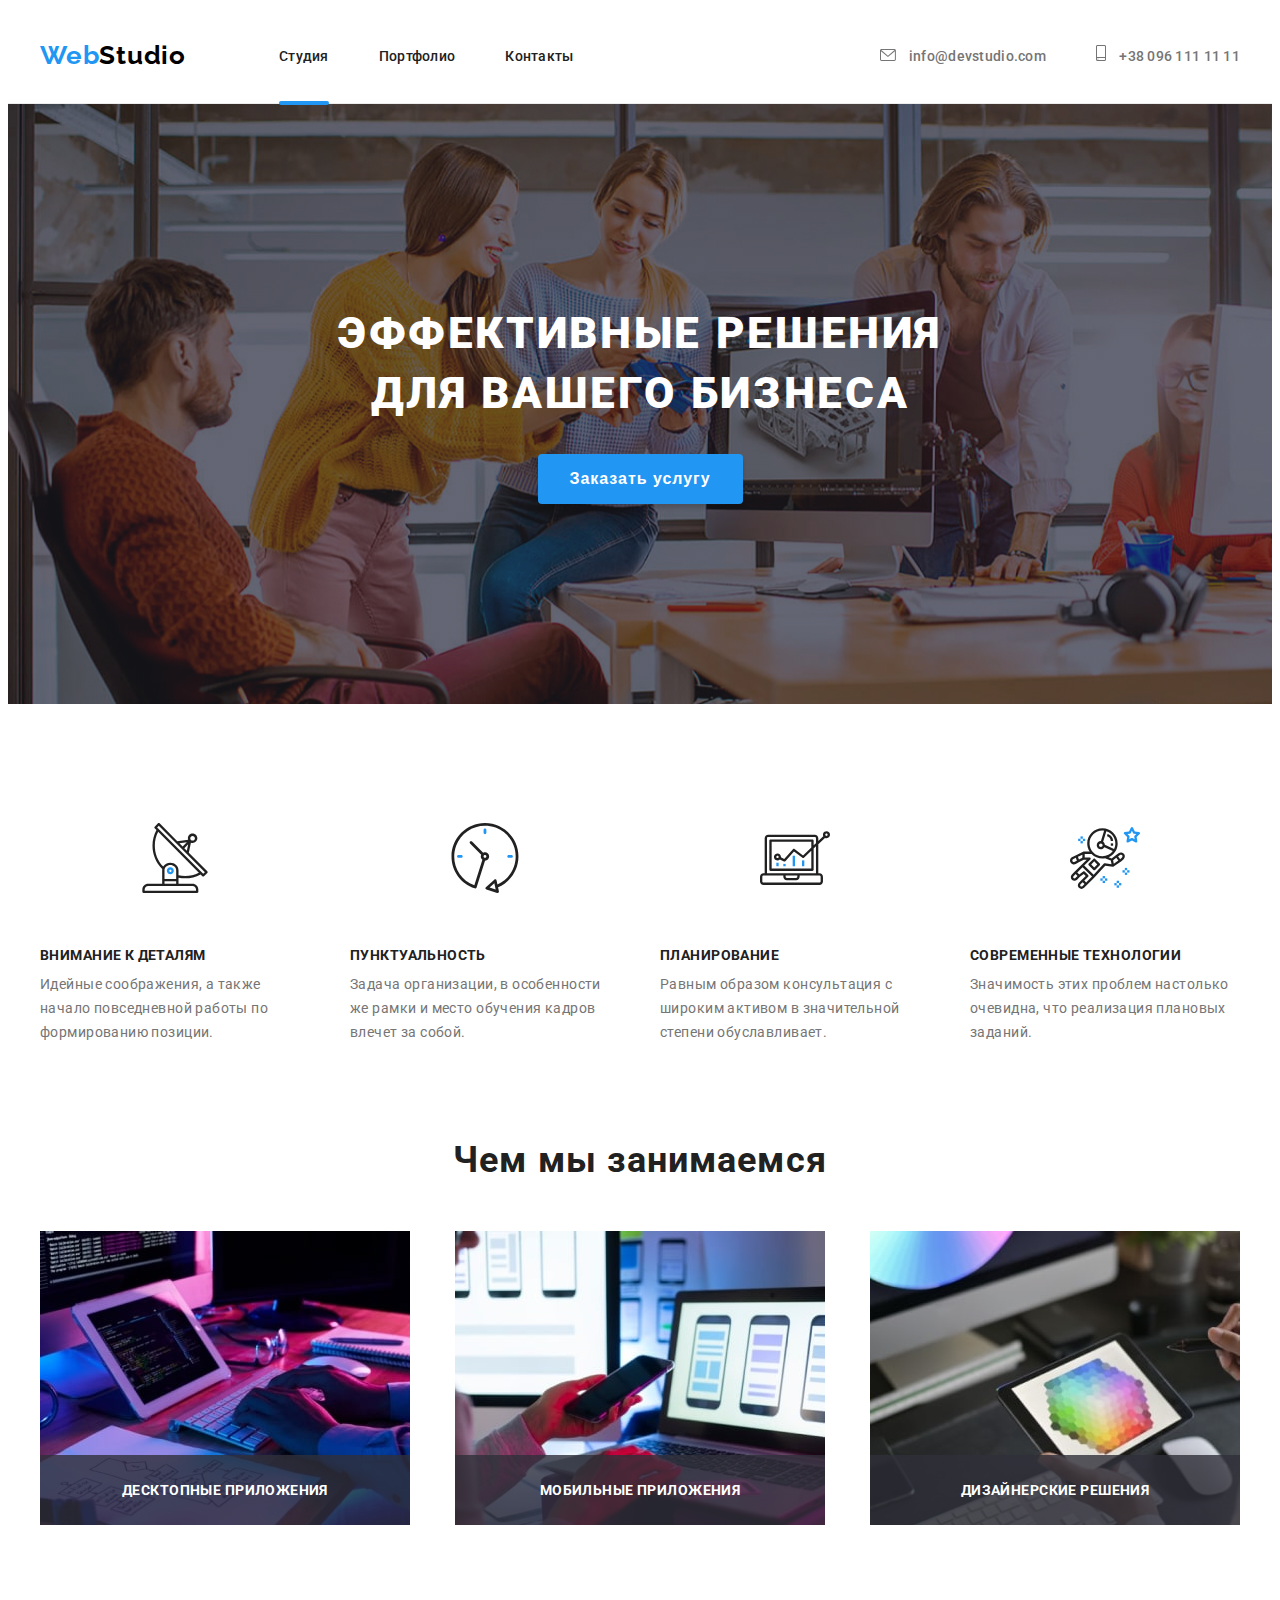
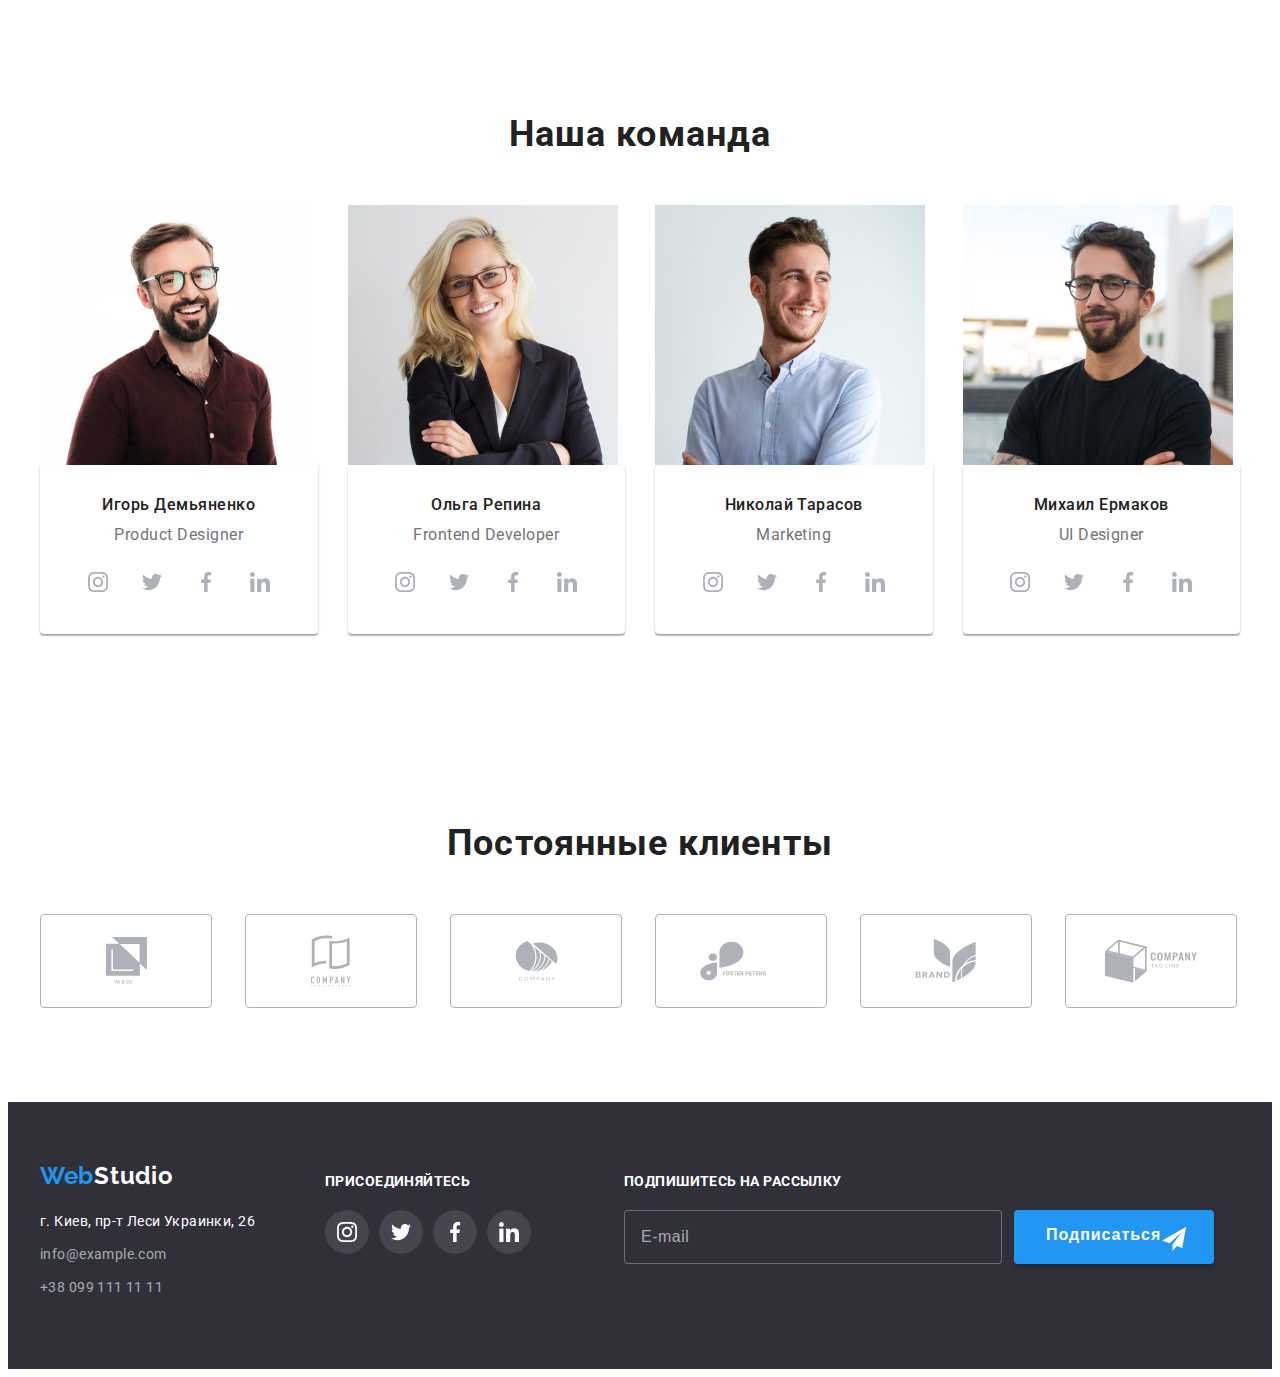
==== commit ffd7cf7a: "Домашняя работа 8" ====
--- a/index.html
+++ b/index.html
@@ -79,14 +79,15 @@
            </li>
         </ul>
 
+        <div class="mobile-menu__container-nav-social">
         <ul class="mobile-menu__contact list">
+          <li class="mobile-menu__contact-item">
+            <a class="mobile-menu__contact-tel-link link" href="tel:+380961111111">
+              +38 096 111 11 11</a>
+         </li>
           <li class="mobile-menu__contact-item">
             <a class="mobile-menu__contact-email-link link" href="mailto:info@devstudio.com">
             info@devstudio.com</a>
-          </li>
-           <li class="mobile-menu__contact-item">
-             <a class="mobile-menu__contact-tel-link link" href="tel:+380961111111">
-               +38 096 111 11 11</a>
           </li>
         </ul>
 
@@ -104,7 +105,7 @@
             <a class="mobile-menu__social-link mobile-menu__social-link-linkedin link" href="#">LinkedIn</a>
           </li>
         </ul>
-
+      </div>
       </div>
     </div>
 
@@ -210,7 +211,7 @@
     <!--TEAM-->
    <section class="team">
       <div class="container section">
-      <h2 class="title">Наша команда</h2>
+      <h2 class="team__title title">Наша команда</h2>
       <ul class="team-list list">
         <li class="team-item">
           <picture>
--- a/css/main.min.css
+++ b/css/main.min.css
@@ -1,2 +1,2 @@
-:root{--main-font: "Roboto", sans-serif;--secondary-font: "Raleway", sans-serif;--accent-color: #2196f3;--main-text-color: #212121;--text-color: #757575}.visually-hidden{position:absolute;width:1px;height:1px;margin:-1px;border:0;padding:0;white-space:nowrap;clip-path:inset(100%);clip:rect(0, 0, 0, 0);overflow:hidden}h1,h2,h3,h4,h5,h6,p{margin-top:0;margin-bottom:0}ul,ol{margin-top:0;margin-bottom:0;padding-left:0}img{display:block}.list{list-style:none}.link{text-decoration:none}body{font-family:var(--main-font);background:#ffffff;color:var(--main-text-color)}.container{padding-left:15px;padding-right:15px}@media screen and (min-width: 480px){.container{width:480px;margin:0 auto}}@media screen and (min-width: 768px){.container{width:768px}}@media screen and (min-width: 1200px){.container{width:1200px}}.logo{font-family:var(--secondary-font);font-weight:700;font-size:24px;line-height:1.17;letter-spacing:0.03em;color:#000000}.logo__web{color:var(--accent-color)}@media screen and (min-width: 1200px){.logo{font-size:26px;line-height:1.19}}.description{font-size:14px;line-height:1.71;letter-spacing:0.03em;color:var(--text-color)}@media screen and (max-width: 1199px){.title{font-size:28px;line-height:1.18;letter-spacing:0.03em;text-align:center;margin-bottom:30px}}@media screen and (min-width: 1200px){.title{font-size:36px;line-height:1.17;letter-spacing:0.03em;text-align:center;margin-bottom:50px}}.backdrop{position:fixed;top:0;left:0;width:100vw;height:100vh;background-color:rgba(0,0,0,0.2);z-index:100;transition:opacity 250ms linear, ovisibility 250ms linear}.is-hidden{opacity:0;visibility:hidden;pointer-events:none;transition:250ms linear}.modal-btn{font-weight:700;font-size:16px;line-height:1.87;letter-spacing:0.06em;color:#ffffff;background:var(--accent-color);box-shadow:0px 4px 4px rgba(0,0,0,0.15);border-radius:4px;border:none;cursor:pointer;padding:10px 32px;transition:background-color 250ms cubic-bezier(0.4, 0, 0.2, 1)}.modal-btn:hover,.modal-btn:focus{background-color:#188ce8}.modal-btn__hero{margin-top:30px}.modal{position:absolute;top:50%;left:50%;transform:translate(-50%, -50%);width:450px;height:609px;padding:40px;background-color:#fff;border-radius:4px;box-shadow:0px 1px 3px rgba(0,0,0,0.12),0px 1px 1px rgba(0,0,0,0.14),0px 2px 1px rgba(0,0,0,0.2);transition:opacity 2500ms linear, ovisibility 2500ms linear}.modal-close-btn{position:absolute;top:8px;right:8px;width:30px;height:30px;background-color:transparent;border-radius:50%;border:1px solid rgba(0,0,0,0.1);padding:0;cursor:pointer;display:flex;justify-content:center;align-items:center}.modal-close-btn-icon:hover,.modal-close-btn-icon:focus{fill:var(--accent-color)}.modal-close-btn-icon{transition:fill 250ms cubic-bezier(0.4, 0, 0.2, 1)}.modal-close-btn-icon:hover,.modal-close-btn-icon:focus{fill:var(--accent-color)}@media screen and (min-width: 1200px){.modal{width:528px;height:580px}}.modal-form-head{font-family:var(--main-font);font-weight:700;font-size:20px;line-height:1.5;letter-spacing:0.03em;text-align:center;color:var(--main-text-color);margin-bottom:12px}.modal-form{display:flex;flex-direction:column}.modal-form-input{width:100%;height:40px;font-size:14px;color:var(--main-text-color);border:1px solid rgba(33,33,33,0.2);box-sizing:border-box;border-radius:4px;padding-left:42px;margin-top:4px}.modal-form-input:focus{border-color:var(--accent-color);outline:none;transition:border-color 250ms cubic-bezier(0.4, 0, 0.2, 1)}.modal-form-icon{position:absolute;top:50%;left:15px;transform:translateY(-50%);display:block;fill:#212121}.modal-form-input:focus+.modal-form-icon{fill:var(--accent-color);transition:fill 250ms cubic-bezier(0.4, 0, 0.2, 1)}.modal-form-field{font-size:12px;line-height:1.16;letter-spacing:0.01em;color:var(--text-color)}.modal-form-input-wrapper{position:relative;display:block}.modal-form-field{margin-bottom:10px}.modal-form-message{width:100%;height:120px;font-size:14px;color:var(--main-text-color);border:1px solid rgba(33,33,33,0.2);border-radius:4px;resize:none;padding:12px 16px;margin-top:4px}.modal-form-message::placeholder{font-size:14px;line-height:1.14;letter-spacing:0.01em;color:rgba(117,117,117,0.5)}.modal-form-message:focus{border-color:var(--accent-color);outline:none;transition:border-color 250ms cubic-bezier(0.4, 0, 0.2, 1)}.modal-form-checkbox-policy{font-size:12px;line-height:1.17;letter-spacing:0.03em;color:var(--text-color)}.modal-form-checkbox-policy::before{display:inline-block;vertical-align:middle;content:"";width:16px;height:15px;border:2px solid #212121;border-radius:2px;cursor:pointer;margin-right:8px}.modal-form-checkbox:checked+.modal-form-checkbox-policy::before{background-image:url(../imges/icons/iconcheck.svg);border-color:var(--accent-color);background-color:var(--accent-color);background-size:contain;background-repeat:no-repeat}.modal-form-policy-link{color:var(--accent-color)}.modal-form-btn{align-self:center;min-width:200px;margin-top:30px}@media screen and (min-width: 1200px){.modal-form-head{font-size:20px;line-height:1.15}.modal-form-checkbox-policy{font-size:14px;line-height:1.7}}@media screen and (max-width: 767px){.mobile-menu{position:fixed;top:0;left:0;width:100vw;height:100vh;background-color:#ffffff;overflow:auto;z-index:3;opacity:0;visibility:hidden;pointer-events:none}.mobile-menu__container{position:relative;padding-left:25px;padding-top:48px;padding-bottom:48px}.mobile-menu__close-btn{position:absolute;top:10px;right:0;background-color:transparent;border:none;padding:0;cursor:pointer}.mobile-menu__close-btn-icon{width:40px;height:40px}.mobile-menu.is-open{opacity:1;visibility:visible;pointer-events:auto}.mobile-menu__close-btn-icon:hover,.mobile-menu__close-btn-icon:focus{fill:var(--accent-color)}.mobile-menu__close-btn-icon{transition:fill 250ms cubic-bezier(0.4, 0, 0.2, 1)}.mobile-menu__close-btn-icon:hover,.mobile-menu__close-btn-icon:focus{fill:var(--accent-color)}.mobile-menu__link{font-weight:500;font-size:40px;line-height:1.17;letter-spacing:0.02em;color:var(--main-text-color);transition:color 250ms cubic-bezier(0.4, 0, 0.2, 1)}.mobile-menu__link:hover,.mobile-menu__link:focus{color:var(--accent-color)}.mobile-menu__item:not(:last-child){padding-bottom:32px}.mobile-menu__nav{padding-bottom:302px}.mobile-menu__contact-email-link{font-weight:500;font-size:34px;line-height:1.18;letter-spacing:0.02em;color:var(--accent-color)}.mobile-menu__contact-tel-link{font-weight:500;font-size:24px;line-height:1.17;letter-spacing:0.02em;color:var(--text-color)}.mobile-menu__contact-item:not(:last-child){padding-bottom:32px}.mobile-menu__contact{padding-bottom:64px}.mobile-menu__social{display:flex;justify-content:flex-start;align-items:center}.mobile-menu__social-link{font-weight:500;font-size:18px;line-height:1.22;letter-spacing:0.02em;color:var(--accent-color)}.mobile-menu__social-link-twitter::before,.mobile-menu__social-link-facebook::before,.mobile-menu__social-link-linkedin::before{content:"";width:22px;border:1px solid rgba(33,33,33,0.2);margin-right:10px;margin-left:10px}}@media screen and (min-width: 768px){.mobile-menu{display:none}}@media screen and (max-width: 767px){.menu{display:none}.header{padding-top:16px;padding-bottom:16px;border-bottom:1px solid #ECECEC}.header__container{display:flex;justify-content:space-between;align-items:center}.header__mobile-menu-btn{background-color:transparent;border:none;padding:0;cursor:pointer}.header__mobile-menu-icon{width:40px;height:40px}}.header__mobile-menu-icon:hover,.header__mobile-menu-icon:focus{fill:var(--accent-color)}.header__mobile-menu-icon{transition:fill 250ms cubic-bezier(0.4, 0, 0.2, 1)}.header__mobile-menu-icon:hover,.header__mobile-menu-icon:focus{fill:var(--accent-color)}@media screen and (min-width: 768px){.header__mobile-menu-btn{display:none}.header{padding-top:21px;padding-bottom:21px;border-bottom:1px solid #ECECEC}.header__container{display:flex;align-items:center;justify-content:space-between}.header__nav{display:flex;align-items:center}.menu{display:flex;align-items:center}.menu__contact{display:block;padding-left:82px}.header__logo{margin-right:88px}.menu__item:not(:last-child){margin-right:50px}.menu__contact-item-email{margin-bottom:10px}.menu__link{font-weight:500;font-size:14px;line-height:1.14;letter-spacing:0.02em;color:var(--text-color);transition:color 250ms cubic-bezier(0.4, 0, 0.2, 1)}.menu__link:hover,.menu__link:focus{color:var(--accent-color)}.menu__item{position:relative;display:inline-block}.menu-link-studio::after,.menu-link-portfolio::after{position:absolute;content:"";left:0;bottom:-37px;height:4px;width:100%;border-radius:2px;background-color:var(--accent-color)}.menu__link-contact{font-weight:500;font-size:12px;line-height:1.14;letter-spacing:0.02em;color:var(--text-color)}.menu__item-icon{margin-right:8px}.menu__item-email-icon{width:14px;height:10px}.menu__item-tel-icon{width:10px;height:14px}}@media screen and (min-width: 1200px){.header{padding-top:32px;padding-bottom:32px;border-bottom:1px solid #ECECEC}.header-container{display:flex;align-items:center;justify-content:space-between}.navigation{display:flex;align-items:center}.menu{display:flex;align-items:center}.header__logo{margin-right:93px}.menu-item:not(:last-child){margin-right:50px}.menu__contact{padding-left:0}.menu__contact-item{margin-bottom:0}.menu__contact-item:not(:last-child){margin-right:50px}.menu-link{font-weight:500;font-size:14px;line-height:1.14;letter-spacing:0.02em;color:var(--main-text-color);transition:color 250ms cubic-bezier(0.4, 0, 0.2, 1)}.menu-link:hover,.menu-link:focus{color:var(--accent-color)}.menu-item{position:relative;display:inline-block}.menu-link-studio::after,.menu-link-portfolio::after{position:absolute;content:"";left:0;bottom:-40px;height:4px;width:100%;border-radius:2px;background-color:var(--accent-color)}.menu__link-contact{font-weight:500;font-size:14px;line-height:1.14;letter-spacing:0.02em;color:var(--text-color);transition:color 250ms cubic-bezier(0.4, 0, 0.2, 1)}.menu__link-contact:hover,.menu__link-contact:focus{color:var(--accent-color)}.menu__item-email-icon{width:16px;height:12px}.menu__item-tel-icon{width:10px;height:16px}.menu__item-icon{margin-right:10px}.menu__link-contact .menu__item-icon{fill:currentColor}.menu__link-contact:hover .menu__item-icon,.menu__link-contact:focus .menu__item-icon{fill:currentColor}}.hero{text-align:center;background-color:#c4c4c4;padding-top:200px;padding-bottom:200px;background-image:linear-gradient(rgba(47,48,58,0.4), rgba(47,48,58,0.4)),url(../imges/hero/header-mobile.jpg);background-size:cover}@media (min-device-pixel-ratio: 2), (min-resolution: 192dpi), (min-resolution: 2dppx){.hero{background-image:linear-gradient(rgba(47,48,58,0.4), rgba(47,48,58,0.4)),url(../imges/hero/header-mobile@2.jpg)}}.main-title{font-weight:900;font-size:26px;line-height:1.61;letter-spacing:0.06em;text-transform:uppercase;color:#ffffff}@media screen and (min-width: 768px){.hero{background-image:linear-gradient(rgba(47,48,58,0.4), rgba(47,48,58,0.4)),url(../imges/hero/header-tablet.jpg)}}@media screen and (min-width: 768px) and (min-device-pixel-ratio: 2), screen and (min-width: 768px) and (min-resolution: 192dpi), screen and (min-width: 768px) and (min-resolution: 2dppx){.hero{background-image:linear-gradient(rgba(47,48,58,0.4), rgba(47,48,58,0.4)),url(../imges/hero/header-tablet@2.jpg)}}@media screen and (min-width: 1200px){.hero{background-image:linear-gradient(rgba(47,48,58,0.4), rgba(47,48,58,0.4)),url(../imges/hero/header-desktop.jpg)}}@media screen and (min-width: 1200px) and (min-device-pixel-ratio: 2), screen and (min-width: 1200px) and (min-resolution: 192dpi), screen and (min-width: 1200px) and (min-resolution: 2dppx){.hero{background-image:linear-gradient(rgba(47,48,58,0.4), rgba(47,48,58,0.4)),url(../imges/hero/header-desktop@2.jpg)}}@media screen and (min-width: 1200px){.main-title{font-size:44px;line-height:1.36}}.about{padding-top:60px}.about-item:not(:last-child){padding-bottom:30px}.container-icon{display:flex;align-items:center;justify-content:center;height:120px;border-radius:4px;margin-bottom:30px}.about-title{text-align:center;font-size:14px;line-height:1.14;letter-spacing:0.03em;text-transform:uppercase;margin-bottom:10px}@media screen and (min-width: 768px){.about-skills{display:flex;flex-wrap:wrap;justify-content:space-between}.about-title{text-align:left}.about-skills-content{width:354px}.container-icon{width:354px}.about-item:nth-last-child(-n+2){padding-bottom:0}}@media screen and (min-width: 1200px){.about-skills{display:flex;justify-content:space-between}.about-skills-content{width:270px}.container-icon{width:270px;background:#E5E5E5}.about-item:nth-last-child(-n+4){padding-bottom:0}}.team{padding-top:60px;padding-bottom:60px}.team-item:not(:last-child){padding-bottom:30px}.team-item:last-child{padding-bottom:60px}.team-list-content{text-align:center;padding-top:30px;padding-bottom:30px;padding-left:32px;padding-right:32px;background:#FFFFFF;box-shadow:0px 1px 3px rgba(0,0,0,0.12),0px 1px 1px rgba(0,0,0,0.14),0px 2px 1px rgba(0,0,0,0.2);border-radius:0px 0px 4px 4px}.team-title{font-weight:500;font-size:16px;line-height:1.19;letter-spacing:0.03em;margin-bottom:10px}.description-team{font-size:16px;line-height:1.19;margin-bottom:16px}.social-list{display:flex;justify-content:center}.social-list-link{display:flex;align-items:center;justify-content:center;background:#FFFFFF;width:44px;height:44px;border-radius:50%;fill:#afb1b8;transition:background-color 250ms cubic-bezier(0.4, 0, 0.2, 1)}.social-list-link:hover,.social-list-link:focus{background-color:var(--accent-color)}.social-list-item:not(:last-child){padding-right:10px}.social-list-icon{transition:fill 250ms cubic-bezier(0.4, 0, 0.2, 1)}.social-list-link:hover .social-list-icon,.social-list-link:focus .social-list-icon{fill:#ffffff}@media screen and (min-width: 768px){.team-list{display:flex;flex-wrap:wrap;margin-left:-30px;margin-top:-30px}.team-item{flex-basis:calc((100% - 120px) / 4);margin-left:30px;margin-top:30px}}@media screen and (min-width: 1200px){.team{padding-top:94px;padding-bottom:94px;background:#E5E5E5}.team-item:nth-last-child(-n+4){padding-bottom:0}.team-list{padding-bottom:94px}}.clients{padding-top:60px;padding-bottom:60px}.clients-list{display:flex;flex-wrap:wrap;margin-left:-30px;margin-top:-30px}.clients-item{flex-basis:calc((100% - 180px) / 6);margin-left:30px;margin-top:30px}.clients-list-link{width:210px;height:92px;border:1px solid #AFB1B8;border-radius:4px;display:flex;align-items:center;justify-content:center;fill:#AFB1B8;transition:border-color 250ms cubic-bezier(0.4, 0, 0.2, 1)}.clients-list-link:hover,.clients-list-link:focus{border-color:var(--accent-color)}.clients-list-icon{transition:fill 250ms cubic-bezier(0.4, 0, 0.2, 1)}.clients-list-link:hover .clients-list-icon,.clients-list-link:focus .clients-list-icon{fill:var(--accent-color)}@media screen and (min-width: 768px){.clients-list{justify-content:center}.clients-list-link{width:226px}}@media screen and (min-width: 768px){.clients{padding-top:94px;padding-bottom:94px}.clients-list-link{width:170px}}.main-portfolio{padding-top:60px;padding-bottom:60px}.container-projects{padding-top:40px}.portfolio{display:flex;flex-wrap:wrap;justify-content:flex-start}.portfolio-list:not(:last-child){margin-right:8px}.portfolio-list:nth-child(-n+3){padding-bottom:15px}.portfolio-link{font-weight:500;font-size:16px;line-height:1.62;letter-spacing:0.03em;color:var(--main-text-color);background:#f5f4fa;border:0;padding:6px 22px;border-radius:4px;transition:color 250ms cubic-bezier(0.4, 0, 0.2, 1),background-color 250ms cubic-bezier(0.4, 0, 0.2, 1),bbox-shadow 250ms cubic-bezier(0.4, 0, 0.2, 1)}.portfolio-link:hover,.portfolio-link:focus{color:#ffffff;background-color:var(--accent-color);box-shadow:0px 3px 1px rgba(0,0,0,0.1),0px 1px 2px rgba(0,0,0,0.08),0px 2px 2px rgba(0,0,0,0.12)}.portfolio-link:nth-last-child(-n+2){padding-bottom:15px}.team-projects{display:flex;flex-wrap:wrap;margin-left:-30px;margin-top:-30px}.team-projects-list{flex-basis:calc((100% - 90px) / 3);margin-left:30px;margin-top:30px;transition:box-shadow 250ms cubic-bezier(0.4, 0, 0.2, 1)}.team-projects-list:hover,.team-projects-list:focus{box-shadow:0px 1px 1px rgba(0,0,0,0.12),0px 4px 4px rgba(0,0,0,0.06),1px 4px 6px rgba(0,0,0,0.16)}.team-projects-content{padding:20px 24px;border-bottom:1px solid #ECECEC;border-right:1px solid #ECECEC;border-left:1px solid #ECECEC}.portfolio-title{font-size:18px;line-height:2;letter-spacing:0.06em;margin-bottom:4px;color:var(--main-text-color)}.portfolio-description{font-size:16px;line-height:1.9;letter-spacing:0.03em;color:var(--text-color)}.team-list-img-wrapper{position:relative;overflow:hidden}.overlay{position:absolute;top:0;left:0;width:100%;height:100%;font-size:18px;line-height:1.5;letter-spacing:0.03em;color:#FFFFFF;padding:63px 24px;background-color:rgba(33,150,243,0.9);overflow:auto;transform:translateY(100%);transition:transform 250ms linear}.team-list-link-wrapper:hover .overlay,.team-list-link-wrapper:focus .overlay{transform:translateY(0%)}@media screen and (min-width: 768px){.portfolio{justify-content:center}.container-projects{padding-top:0}.portfolio-list{padding-bottom:15px}}@media screen and (min-width: 1200px){.main-portfolio{padding-top:94px;padding-bottom:94px}.portfolio-list:nth-child(-n+3){padding-bottom:0}.portfolio-list{padding-bottom:34px}}.footer-contacts{background-color:#2f303a;padding-top:60px;padding-bottom:60px}.container-footer{display:block;text-align:center}.logo__footer{display:block;color:#ffffff;text-align:center;font-size:24px;line-height:1.17}.contacts{text-align:center;font-style:normal;font-weight:400;font-size:14px;line-height:1.71;letter-spacing:0.03em;margin-top:20px}.contact-item:not(:last-child){margin-bottom:9px}.contact-link-address{color:#ffffff}.contact-link-email,.contact-link-tel{color:rgba(255,255,255,0.6)}.title-footer{margin-bottom:20px;font-family:var(--main-font);font-weight:700;font-size:14px;line-height:1.14;letter-spacing:0.03em;text-transform:uppercase;color:#FFFFFF}.container-social-list{padding-top:60px}.footer-social-list{display:flex;justify-content:center}.footer-social-list-item:nth-child(-n+3){margin-right:10px}.footer-social-list-link{display:flex;align-items:center;justify-content:center;width:44px;height:44px;background-color:rgba(255,255,255,0.1);border-radius:50%;fill:#ffffff;transition:background-color 250ms cubic-bezier(0.4, 0, 0.2, 1)}.footer-social-list-link:hover,.footer-social-list-link:focus{background-color:var(--accent-color)}.footer-form{display:block;text-align:center}.footer-form-container{padding-top:60px}.footer-form-input{width:100%;height:50px;padding-left:16px;font-size:14px;color:#fff;background-color:#2f303a;border:1px solid rgba(255,255,255,0.3);border-radius:4px}.footer-form-input::placeholder{font-weight:normal;font-size:16px;line-height:1.25;letter-spacing:0.03em;color:rgba(255,255,255,0.6)}.footer-form-btn{display:inline-flex;position:relative;min-width:200px;margin-top:20px}.footer-form-icon{position:absolute;right:28px;bottom:13px}@media screen and (min-width: 768px){.container__tablet{display:flex;justify-content:space-around}.container-social-list{padding-top:5px}.footer-form-input{width:450px}}@media screen and (min-width: 1200px){.container-footer{display:flex}.contacts{margin-top:20px}.logo__footer{text-align:left}.contact-item{text-align:left;margin-bottom:9px}.title-footer{margin-bottom:20px}.container-social-list{padding-top:12px;margin-left:70px}.footer-social-list{display:flex}.footer-social-list-item:nth-child(-n+3){margin-right:10px}.footer-form{display:flex}.footer-form-container{padding-top:12px;margin-left:93px}.title-footer{text-align:left}.footer-form-field{margin-top:20px}.footer-form-input{width:358px}.footer-form-btn{min-width:200px;margin-left:12px;margin-top:0}}@media screen and (max-width: 1199px){.photos{display:none}}@media screen and (min-width: 1200px){.photos{padding-top:94px;padding-bottom:94px}.photos-list{display:flex;justify-content:space-between}.photo-list-wrapper{position:relative}.photo-list-text{position:absolute;bottom:0;left:0;width:100%;height:70px;font-weight:700;font-size:14px;line-height:1.1;letter-spacing:0.03em;text-transform:uppercase;color:#FFFFFF;background-color:rgba(47,48,58,0.8)}.photo-list-text{display:flex;align-items:center;justify-content:center}}
+:root{--main-font: "Roboto", sans-serif;--secondary-font: "Raleway", sans-serif;--accent-color: #2196f3;--main-text-color: #212121;--text-color: #757575}.visually-hidden{position:absolute;width:1px;height:1px;margin:-1px;border:0;padding:0;white-space:nowrap;clip-path:inset(100%);clip:rect(0, 0, 0, 0);overflow:hidden}h1,h2,h3,h4,h5,h6,p{margin-top:0;margin-bottom:0}ul,ol{margin-top:0;margin-bottom:0;padding-left:0}img{display:block}.list{list-style:none}.link{text-decoration:none}body{font-family:var(--main-font);background:#ffffff;color:var(--main-text-color)}.container{padding-left:15px;padding-right:15px}@media screen and (min-width: 480px){.container{width:480px;margin:0 auto}}@media screen and (min-width: 768px){.container{width:768px}}@media screen and (min-width: 1200px){.container{width:1200px}}.logo{font-family:var(--secondary-font);font-weight:700;font-size:24px;line-height:1.17;letter-spacing:0.03em;color:#000000}.logo__web{color:var(--accent-color)}@media screen and (min-width: 1200px){.logo{font-size:26px;line-height:1.19}}.description{font-size:14px;line-height:1.71;letter-spacing:0.03em;color:var(--text-color)}.title{font-size:28px;line-height:1.18;letter-spacing:0.03em;text-align:center;padding-bottom:30px}@media screen and (min-width: 1200px){.title{font-size:36px;line-height:1.17;letter-spacing:0.03em;padding-bottom:50px}}.backdrop{position:fixed;top:0;left:0;width:100vw;height:100vh;background-color:rgba(0,0,0,0.2);z-index:100;transition:opacity 250ms linear, ovisibility 250ms linear}.is-hidden{opacity:0;visibility:hidden;pointer-events:none;transition:250ms linear}.modal-btn{font-weight:700;font-size:16px;line-height:1.87;letter-spacing:0.06em;color:#ffffff;background:var(--accent-color);box-shadow:0px 4px 4px rgba(0,0,0,0.15);border-radius:4px;border:none;cursor:pointer;padding:10px 32px;transition:background-color 250ms cubic-bezier(0.4, 0, 0.2, 1)}.modal-btn:hover,.modal-btn:focus{background-color:#188ce8}.modal-btn__hero{margin-top:30px}.modal{position:absolute;top:50%;left:50%;transform:translate(-50%, -50%);width:450px;height:609px;padding:40px;background-color:#fff;border-radius:4px;box-shadow:0px 1px 3px rgba(0,0,0,0.12),0px 1px 1px rgba(0,0,0,0.14),0px 2px 1px rgba(0,0,0,0.2);transition:opacity 2500ms linear, ovisibility 2500ms linear}.modal-close-btn{position:absolute;top:8px;right:8px;width:30px;height:30px;background-color:transparent;border-radius:50%;border:1px solid rgba(0,0,0,0.1);padding:0;cursor:pointer;display:flex;justify-content:center;align-items:center}.modal-close-btn-icon:hover,.modal-close-btn-icon:focus{fill:var(--accent-color)}.modal-close-btn-icon{transition:fill 250ms cubic-bezier(0.4, 0, 0.2, 1)}.modal-close-btn-icon:hover,.modal-close-btn-icon:focus{fill:var(--accent-color)}@media screen and (min-width: 1200px){.modal{width:528px;height:580px}}.modal-form-head{font-family:var(--main-font);font-weight:700;font-size:20px;line-height:1.5;letter-spacing:0.03em;text-align:center;color:var(--main-text-color);margin-bottom:12px}.modal-form{display:flex;flex-direction:column}.modal-form-input{width:100%;height:40px;font-size:14px;color:var(--main-text-color);border:1px solid rgba(33,33,33,0.2);box-sizing:border-box;border-radius:4px;padding-left:42px;margin-top:4px}.modal-form-input:focus{border-color:var(--accent-color);outline:none;transition:border-color 250ms cubic-bezier(0.4, 0, 0.2, 1)}.modal-form-icon{position:absolute;top:50%;left:15px;transform:translateY(-50%);display:block;fill:#212121}.modal-form-input:focus+.modal-form-icon{fill:var(--accent-color);transition:fill 250ms cubic-bezier(0.4, 0, 0.2, 1)}.modal-form-field{font-size:12px;line-height:1.16;letter-spacing:0.01em;color:var(--text-color)}.modal-form-input-wrapper{position:relative;display:block}.modal-form-field{margin-bottom:10px}.modal-form-message{width:100%;height:120px;font-size:14px;color:var(--main-text-color);border:1px solid rgba(33,33,33,0.2);border-radius:4px;resize:none;padding:12px 16px;margin-top:4px}.modal-form-message::placeholder{font-size:14px;line-height:1.14;letter-spacing:0.01em;color:rgba(117,117,117,0.5)}.modal-form-message:focus{border-color:var(--accent-color);outline:none;transition:border-color 250ms cubic-bezier(0.4, 0, 0.2, 1)}.modal-form-checkbox-policy{font-size:12px;line-height:1.17;letter-spacing:0.03em;color:var(--text-color)}.modal-form-checkbox-policy::before{display:inline-block;vertical-align:middle;content:"";width:16px;height:15px;border:2px solid #212121;border-radius:2px;cursor:pointer;margin-right:8px}.modal-form-checkbox:checked+.modal-form-checkbox-policy::before{background-image:url(../imges/icons/iconcheck.svg);border-color:var(--accent-color);background-color:var(--accent-color);background-size:contain;background-repeat:no-repeat}.modal-form-policy-link{color:var(--accent-color)}.modal-form-btn{align-self:center;min-width:200px;margin-top:30px}@media screen and (min-width: 1200px){.modal-form-head{font-size:20px;line-height:1.15}.modal-form-checkbox-policy{font-size:14px;line-height:1.7}}@media screen and (max-width: 767px){.mobile-menu{position:fixed;top:0;left:0;width:100vw;height:100vh;background-color:#ffffff;overflow:auto;z-index:3;opacity:0;visibility:hidden;pointer-events:none}.mobile-menu__container{display:flex;flex-direction:column;height:100vh;justify-content:space-between;padding-bottom:48px;padding-left:40px;padding-right:40px;padding-top:48px;position:relative;width:100vw}.mobile-menu__close-btn{position:absolute;top:10px;right:0;background-color:transparent;border:none;padding:0;cursor:pointer}.mobile-menu__close-btn-icon{width:40px;height:40px}.mobile-menu.is-open{opacity:1;visibility:visible;pointer-events:auto}.mobile-menu__close-btn-icon:hover,.mobile-menu__close-btn-icon:focus{fill:var(--accent-color)}.mobile-menu__close-btn-icon{transition:fill 250ms cubic-bezier(0.4, 0, 0.2, 1)}.mobile-menu__close-btn-icon:hover,.mobile-menu__close-btn-icon:focus{fill:var(--accent-color)}.mobile-menu__link{font-weight:500;font-size:40px;line-height:1.17;letter-spacing:0.02em;color:var(--main-text-color);transition:color 250ms cubic-bezier(0.4, 0, 0.2, 1)}.mobile-menu__link:hover,.mobile-menu__link:focus{color:var(--accent-color)}.mobile-menu__item:not(:last-child){padding-bottom:32px}.mobile-menu .mobile-menu__contact{padding-bottom:64px}.mobile-menu__contact-tel-link{font-weight:500;font-size:34px;line-height:1.18;letter-spacing:0.02em;color:var(--accent-color)}.mobile-menu__contact-email-link{font-weight:500;font-size:24px;line-height:1.17;letter-spacing:0.02em;color:var(--text-color)}.mobile-menu__contact-item:not(:last-child){padding-bottom:32px}.mobile-menu__social{display:flex;justify-content:flex-start;align-items:center}.mobile-menu__social-link{font-weight:500;font-size:18px;line-height:1.22;letter-spacing:0.02em;color:var(--accent-color)}.mobile-menu__social-link-twitter::before,.mobile-menu__social-link-facebook::before,.mobile-menu__social-link-linkedin::before{content:"";width:22px;border:1px solid rgba(33,33,33,0.2);margin-right:10px;margin-left:10px}}@media screen and (min-width: 768px){.mobile-menu{display:none}}@media screen and (max-width: 767px){.menu{display:none}.header{padding-top:16px;padding-bottom:16px;border-bottom:1px solid #ECECEC}.header__container{display:flex;justify-content:space-between;align-items:center}.header__mobile-menu-btn{background-color:transparent;border:none;padding:0;cursor:pointer}.header__mobile-menu-icon{width:40px;height:40px}}.header__mobile-menu-icon:hover,.header__mobile-menu-icon:focus{fill:var(--accent-color)}.header__mobile-menu-icon{transition:fill 250ms cubic-bezier(0.4, 0, 0.2, 1)}.header__mobile-menu-icon:hover,.header__mobile-menu-icon:focus{fill:var(--accent-color)}@media screen and (min-width: 768px){.header__mobile-menu-btn{display:none}.header{padding-top:21px;padding-bottom:21px;border-bottom:1px solid #ECECEC}.header__container{display:flex;align-items:center;justify-content:space-between}.header__nav{display:flex;align-items:center}.menu{display:flex;align-items:center}.menu__contact{display:block;padding-left:82px}.header__logo{margin-right:88px}.menu__item:not(:last-child){margin-right:50px}.menu__contact-item-email{margin-bottom:10px}.menu__link{font-weight:500;font-size:14px;line-height:1.14;letter-spacing:0.02em;color:var(--main-text-color);transition:color 250ms cubic-bezier(0.4, 0, 0.2, 1)}.menu__link:hover,.menu__link:focus{color:var(--accent-color)}.menu__item{position:relative;display:inline-block}.menu-link-studio::after,.menu-link-portfolio::after{position:absolute;content:"";left:0;bottom:-37px;height:4px;width:100%;border-radius:2px;background-color:var(--accent-color)}.menu__link-contact{font-weight:500;font-size:12px;line-height:1.14;letter-spacing:0.02em;color:var(--text-color)}.menu__item-icon{margin-right:8px}.menu__item-email-icon{width:14px;height:10px}.menu__item-tel-icon{width:10px;height:14px}}@media screen and (min-width: 1200px){.header{padding-top:32px;padding-bottom:32px;border-bottom:1px solid #ECECEC}.header-container{display:flex;align-items:center;justify-content:space-between}.navigation{display:flex;align-items:center}.menu{display:flex;align-items:center}.header__logo{margin-right:93px}.menu-item:not(:last-child){margin-right:50px}.menu__contact{padding-left:0}.menu__contact-item{margin-bottom:0}.menu__contact-item:not(:last-child){margin-right:50px}.menu-link{font-weight:500;font-size:14px;line-height:1.14;letter-spacing:0.02em;color:var(--main-text-color);transition:color 250ms cubic-bezier(0.4, 0, 0.2, 1)}.menu-link:hover,.menu-link:focus{color:var(--accent-color)}.menu-item{position:relative;display:inline-block}.menu-link-studio::after,.menu-link-portfolio::after{position:absolute;content:"";left:0;bottom:-40px;height:4px;width:100%;border-radius:2px;background-color:var(--accent-color)}.menu__link-contact{font-weight:500;font-size:14px;line-height:1.14;letter-spacing:0.02em;color:var(--text-color);transition:color 250ms cubic-bezier(0.4, 0, 0.2, 1)}.menu__link-contact:hover,.menu__link-contact:focus{color:var(--accent-color)}.menu__item-email-icon{width:16px;height:12px}.menu__item-tel-icon{width:10px;height:16px}.menu__item-icon{margin-right:10px}.menu__link-contact .menu__item-icon{fill:currentColor}.menu__link-contact:hover .menu__item-icon,.menu__link-contact:focus .menu__item-icon{fill:currentColor}}.hero{text-align:center;background-color:#c4c4c4;padding-top:118px;padding-bottom:118px;background-image:linear-gradient(rgba(47,48,58,0.4), rgba(47,48,58,0.4)),url(../imges/hero/header-mobile.jpg);background-size:cover}@media (min-device-pixel-ratio: 2), (min-resolution: 192dpi), (min-resolution: 2dppx){.hero{background-image:linear-gradient(rgba(47,48,58,0.4), rgba(47,48,58,0.4)),url(../imges/hero/header-mobile@2.jpg)}}.main-title{font-weight:900;font-size:26px;line-height:1.61;letter-spacing:0.06em;text-transform:uppercase;color:#ffffff}@media screen and (min-width: 768px){.hero{background-image:linear-gradient(rgba(47,48,58,0.4), rgba(47,48,58,0.4)),url(../imges/hero/header-tablet.jpg)}}@media screen and (min-width: 768px) and (min-device-pixel-ratio: 2), screen and (min-width: 768px) and (min-resolution: 192dpi), screen and (min-width: 768px) and (min-resolution: 2dppx){.hero{background-image:linear-gradient(rgba(47,48,58,0.4), rgba(47,48,58,0.4)),url(../imges/hero/header-tablet@2.jpg)}}@media screen and (min-width: 1200px){.hero{padding-top:200px;padding-bottom:200px;background-image:linear-gradient(rgba(47,48,58,0.4), rgba(47,48,58,0.4)),url(../imges/hero/header-desktop.jpg)}}@media screen and (min-width: 1200px) and (min-device-pixel-ratio: 2), screen and (min-width: 1200px) and (min-resolution: 192dpi), screen and (min-width: 1200px) and (min-resolution: 2dppx){.hero{background-image:linear-gradient(rgba(47,48,58,0.4), rgba(47,48,58,0.4)),url(../imges/hero/header-desktop@2.jpg)}}@media screen and (min-width: 1200px){.main-title{font-size:44px;line-height:1.36}}.about{padding-top:60px}.about-item:not(:last-child){padding-bottom:30px}.container-icon{display:flex;width:450px;align-items:center;justify-content:center;height:120px;border-radius:4px;margin-bottom:30px;background:#F5F4FA}.about-skills-content{width:450px}.about-title{text-align:center;font-size:14px;line-height:1.14;letter-spacing:0.03em;text-transform:uppercase;margin-bottom:10px}@media screen and (min-width: 768px){.about-skills{display:flex;flex-wrap:wrap;justify-content:space-between}.about-title{text-align:left}.about-skills-content{width:354px}.container-icon{width:354px}.about-item:nth-last-child(-n+2){padding-bottom:0}}@media screen and (min-width: 1200px){.about{padding-top:94px}.about-skills{display:flex;justify-content:space-between}.about-skills-content{width:270px}.container-icon{width:270px;background:#ffffff}.about-item:nth-last-child(-n+4){padding-bottom:0}}.team{padding-top:60px;padding-bottom:60px;background:#F5F4FA}.team__title{padding-top:60px}.team-item:not(:last-child){padding-bottom:30px}.team-list-content{text-align:center;padding-top:30px;padding-bottom:30px;padding-left:32px;padding-right:32px;background:#FFFFFF;box-shadow:0px 1px 3px rgba(0,0,0,0.12),0px 1px 1px rgba(0,0,0,0.14),0px 2px 1px rgba(0,0,0,0.2);border-radius:0px 0px 4px 4px}.team-title{font-weight:500;font-size:16px;line-height:1.19;letter-spacing:0.03em;margin-bottom:10px}.description-team{font-size:16px;line-height:1.19;margin-bottom:16px}.social-list{display:flex;justify-content:center}.social-list-link{display:flex;align-items:center;justify-content:center;background:#FFFFFF;width:44px;height:44px;border-radius:50%;fill:#afb1b8;transition:background-color 250ms cubic-bezier(0.4, 0, 0.2, 1)}.social-list-link:hover,.social-list-link:focus{background-color:var(--accent-color)}.social-list-item:not(:last-child){padding-right:10px}.social-list-icon{transition:fill 250ms cubic-bezier(0.4, 0, 0.2, 1)}.social-list-link:hover .social-list-icon,.social-list-link:focus .social-list-icon{fill:#ffffff}@media screen and (min-width: 768px){.team-list{display:flex;flex-wrap:wrap;margin-left:-30px}.team-item{flex-basis:calc((100% - 120px) / 4);margin-left:30px}.team-item:nth-last-child(-n+2){padding-bottom:0}}@media screen and (min-width: 1200px){.team{padding-top:94px;padding-bottom:94px;background:#ffffff}.team__title{padding-top:0px}.team-item:nth-last-child(-n+4){padding-bottom:0}}.clients{padding-top:60px;padding-bottom:60px}.clients-list{display:flex;flex-wrap:wrap;margin-left:-30px;margin-top:-30px}.clients-item{flex-basis:calc((100% - 180px) / 6);margin-left:30px;margin-top:30px}.clients-list-link{width:210px;height:92px;border:1px solid #AFB1B8;border-radius:4px;display:flex;align-items:center;justify-content:center;fill:#AFB1B8;transition:border-color 250ms cubic-bezier(0.4, 0, 0.2, 1)}.clients-list-link:hover,.clients-list-link:focus{border-color:var(--accent-color)}.clients-list-icon{transition:fill 250ms cubic-bezier(0.4, 0, 0.2, 1)}.clients-list-link:hover .clients-list-icon,.clients-list-link:focus .clients-list-icon{fill:var(--accent-color)}@media screen and (min-width: 768px){.clients-list{justify-content:center}.clients-list-link{width:226px}}@media screen and (min-width: 1200px){.clients{padding-top:94px;padding-bottom:94px}.clients-list-link{width:170px}}.main-portfolio{padding-top:60px;padding-bottom:60px}.container-projects{padding-top:40px}.portfolio{display:flex;flex-wrap:wrap;justify-content:flex-start}.portfolio-list:not(:last-child){margin-right:8px}.portfolio-list:nth-child(-n+3){padding-bottom:15px}.portfolio-link{font-weight:500;font-size:16px;line-height:1.62;letter-spacing:0.03em;color:var(--main-text-color);background:#f5f4fa;border:0;padding:6px 22px;border-radius:4px;transition:color 250ms cubic-bezier(0.4, 0, 0.2, 1),background-color 250ms cubic-bezier(0.4, 0, 0.2, 1),bbox-shadow 250ms cubic-bezier(0.4, 0, 0.2, 1)}.portfolio-link:hover,.portfolio-link:focus{color:#ffffff;background-color:var(--accent-color);box-shadow:0px 3px 1px rgba(0,0,0,0.1),0px 1px 2px rgba(0,0,0,0.08),0px 2px 2px rgba(0,0,0,0.12)}.team-projects{display:flex;flex-wrap:wrap;margin-left:-30px;margin-top:-30px}.team-projects-list{flex-basis:calc((100% - 90px) / 3);margin-left:30px;margin-top:30px;transition:box-shadow 250ms cubic-bezier(0.4, 0, 0.2, 1)}.team-projects-list:hover,.team-projects-list:focus{box-shadow:0px 1px 1px rgba(0,0,0,0.12),0px 4px 4px rgba(0,0,0,0.06),1px 4px 6px rgba(0,0,0,0.16)}.team-projects-content{padding:20px 24px;border-bottom:1px solid #ECECEC;border-right:1px solid #ECECEC;border-left:1px solid #ECECEC}.portfolio-title{font-size:18px;line-height:2;letter-spacing:0.06em;margin-bottom:4px;color:var(--main-text-color)}.portfolio-description{font-size:16px;line-height:1.9;letter-spacing:0.03em;color:var(--text-color)}.team-list-img-wrapper{position:relative;overflow:hidden}.overlay{position:absolute;top:0;left:0;width:100%;height:100%;font-size:18px;line-height:1.5;letter-spacing:0.03em;color:#FFFFFF;padding:63px 24px;background-color:rgba(33,150,243,0.9);overflow:auto;transform:translateY(100%);transition:transform 250ms linear}.team-list-link-wrapper:hover .overlay,.team-list-link-wrapper:focus .overlay{transform:translateY(0%)}@media screen and (min-width: 768px){.portfolio{justify-content:center}.portfolio-list:nth-child(-n+3){padding-bottom:0}.container-projects{padding-top:34px}}@media screen and (min-width: 1200px){.main-portfolio{padding-top:94px;padding-bottom:94px}.container-projects{padding-top:50px}}.footer-contacts{background-color:#2f303a;padding-top:60px;padding-bottom:60px}.container-footer{display:block;text-align:center}.logo__footer{display:block;color:#ffffff;text-align:center;font-size:24px;line-height:1.17}.contacts{text-align:center;font-style:normal;font-weight:400;font-size:14px;line-height:1.71;letter-spacing:0.03em;margin-top:20px}.contact-item:not(:last-child){margin-bottom:9px}.contact-link-address{color:#ffffff}.contact-link-email,.contact-link-tel{color:rgba(255,255,255,0.6)}.title-footer{margin-bottom:20px;font-family:var(--main-font);font-weight:700;font-size:14px;line-height:1.14;letter-spacing:0.03em;text-transform:uppercase;color:#FFFFFF}.container-social-list{padding-top:60px}.footer-social-list{display:flex;justify-content:center}.footer-social-list-item:nth-child(-n+3){margin-right:10px}.footer-social-list-link{display:flex;align-items:center;justify-content:center;width:44px;height:44px;background-color:rgba(255,255,255,0.1);border-radius:50%;fill:#ffffff;transition:background-color 250ms cubic-bezier(0.4, 0, 0.2, 1)}.footer-social-list-link:hover,.footer-social-list-link:focus{background-color:var(--accent-color)}.footer-form{display:block;text-align:center}.footer-form-container{padding-top:60px}.footer-form-input{width:100%;height:50px;padding-left:16px;font-size:14px;color:#fff;background-color:#2f303a;border:1px solid rgba(255,255,255,0.3);border-radius:4px}.footer-form-input::placeholder{font-weight:normal;font-size:16px;line-height:1.25;letter-spacing:0.03em;color:rgba(255,255,255,0.6)}.footer-form-btn{display:inline-flex;position:relative;min-width:200px;margin-top:20px}.footer-form-icon{position:absolute;right:28px;bottom:13px}@media screen and (min-width: 768px){.container__tablet{display:flex;justify-content:space-around}.container-social-list{padding-top:5px}.footer-form-input{width:450px}}@media screen and (min-width: 1200px){.container-footer{display:flex}.contacts{margin-top:20px}.logo__footer{text-align:left}.contact-item{text-align:left;margin-bottom:9px}.title-footer{margin-bottom:20px}.container-social-list{padding-top:12px;margin-left:70px}.footer-social-list{display:flex}.footer-social-list-item:nth-child(-n+3){margin-right:10px}.footer-form{display:flex}.footer-form-container{padding-top:12px;margin-left:93px}.title-footer{text-align:left}.footer-form-field{margin-top:20px}.footer-form-input{width:358px}.footer-form-btn{min-width:200px;margin-left:12px;margin-top:0}}@media screen and (max-width: 1199px){.photos{display:none}}@media screen and (min-width: 1200px){.photos{padding-top:94px;padding-bottom:94px}.photos-list{display:flex;justify-content:space-between}.photo-list-wrapper{position:relative}.photo-list-text{position:absolute;bottom:0;left:0;width:100%;height:70px;font-weight:700;font-size:14px;line-height:1.1;letter-spacing:0.03em;text-transform:uppercase;color:#FFFFFF;background-color:rgba(47,48,58,0.8)}.photo-list-text{display:flex;align-items:center;justify-content:center}}
 /*# sourceMappingURL=main.min.css.map */